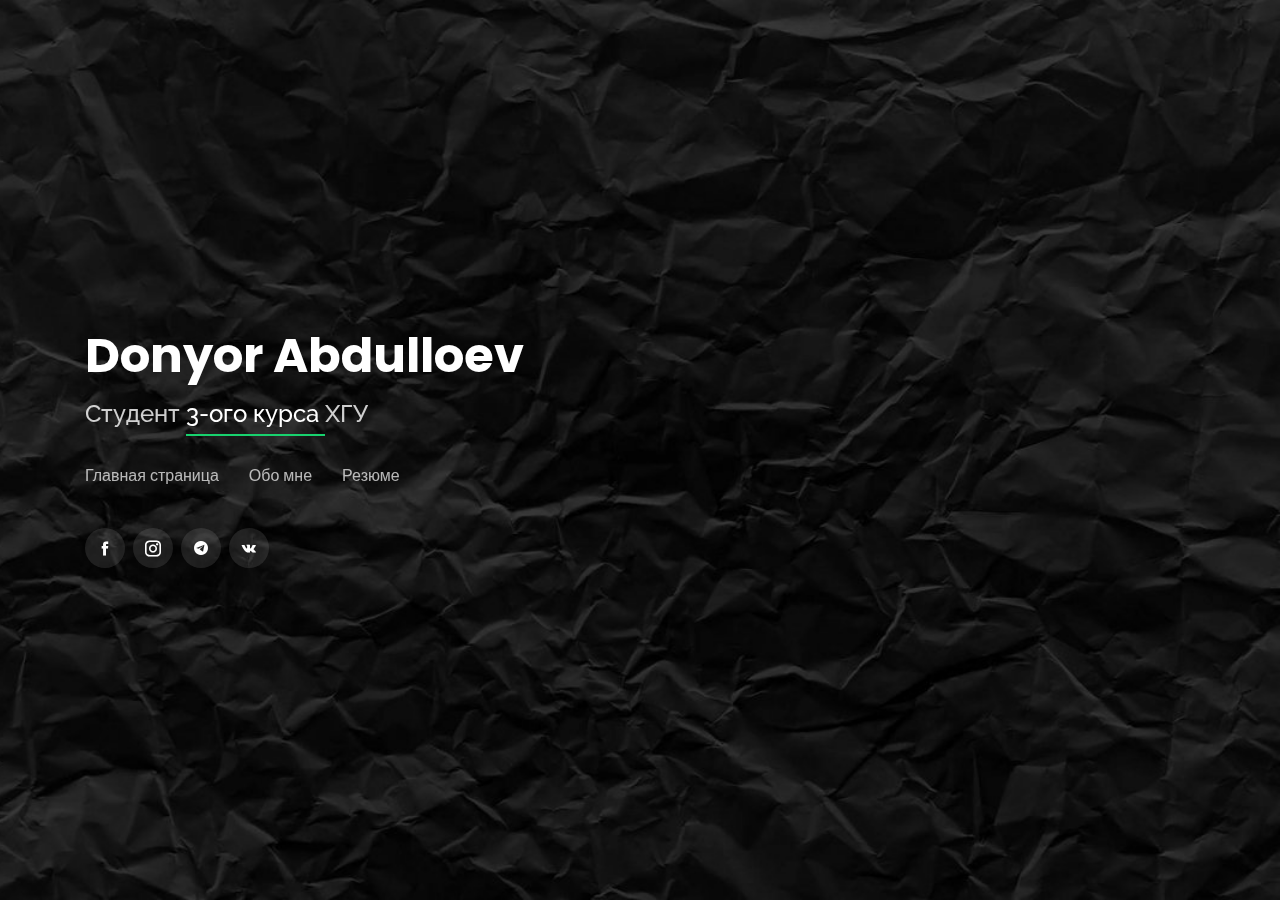
==== index.html @ 9580b543 "удалил ненужные списки" ====
<!DOCTYPE html>
<html lang="en">

<head>
  <meta charset="utf-8">
  <meta content="width=device-width, initial-scale=1.0" name="viewport">

  <title>Personal Bootstrap Template</title>
  <meta content="" name="description">
  <meta content="" name="keywords">

  <!-- Favicons -->
  <link href="assets/img/favicon.png" rel="icon">
  <link href="assets/img/apple-touch-icon.png" rel="apple-touch-icon">

  <!-- Google Fonts -->
  <link href="https://fonts.googleapis.com/css?family=Open+Sans:300,300i,400,400i,600,600i,700,700i|Raleway:300,300i,400,400i,500,500i,600,600i,700,700i|Poppins:300,300i,400,400i,500,500i,600,600i,700,700i" rel="stylesheet">

  <!-- Vendor CSS Files -->
  <link href="assets/vendor/bootstrap/css/bootstrap.min.css" rel="stylesheet">
  <link href="assets/vendor/icofont/icofont.min.css" rel="stylesheet">
  <link href="assets/vendor/remixicon/remixicon.css" rel="stylesheet">
  <link href="assets/vendor/owl.carousel/assets/owl.carousel.min.css" rel="stylesheet">
  <link href="assets/vendor/boxicons/css/boxicons.min.css" rel="stylesheet">
  <link href="assets/vendor/venobox/venobox.css" rel="stylesheet">

  <!-- Template Main CSS File -->
  <link href="assets/css/style.css" rel="stylesheet">

  <!-- =======================================================
  * Template Name: Personal - v2.5.1
  * Template URL: https://bootstrapmade.com/personal-free-resume-bootstrap-template/
  * Author: BootstrapMade.com
  * License: https://bootstrapmade.com/license/
  ======================================================== -->
</head>

<body>

  <!-- ======= Header ======= -->
  <header id="header" class="header-tops">
    <div class="container">

      <h1><a href="index.html">Donyor Abdulloev</a></h1>
      
      <h2>Студент <span>3-ого курса </span>ХГУ</h2>

      <nav class="nav-menu d-none d-lg-block">
        <ul>
          <li><a href="#header">Главная страница</a></li>
          <li><a href="#about">Обо мне</a></li>
          <li><a href="#resume">Резюме</a></li>
        </ul>
      </nav>

      <div class="social-links">

        <a href="https://www.facebook.com/campaign/landing.php?campaign_id=1641457803&extra_1=s%7Cc%7C314964514030%7Ce%7Cfacebook%7C&placement&creative=314964514030&keyword=facebook&partner_id=googlesem&extra_2=campaignid%3D1641457803%26adgroupid%3D60798283097%26matchtype%3De%26network%3Dg%26source%3Dnotmobile%26search_or_content%3Ds%26device%3Dc%26devicemodel%3D%26adposition%3D%26target%3D%26targetid%3Dkwd-541132862%26loc_physical_ms%3D9070270%26loc_interest_ms%3D%26feeditemid%3D%26param1%3D%26param2%3D&gclid=EAIaIQobChMI16PF0b728AIVjZKyCh1MRwdXEAAYASAAEgIf-_D_BwE" class="facebook"><i class="icofont-facebook"></i></a>
        <a href="https://www.instagram.com/donyor.abdulloev" class="instagram"><i class="icofont-instagram"></i></a>
        <a href="https://web.telegram.org/Donyor_Abdulloev#/im" class="google-plus"><i class="icofont-telegram"></i></a>
        <a href="https://web.telegram.org/Donyor_Abdulloev#/im" class="google-plus"><i class="icofont-vk"></i></i></a>
      </div>

    </div>
  </header><!-- End Header -->

  <!-- ======= About Section ======= -->
  <section id="about" class="about">

    <!-- ======= About Me ======= -->
    <div class="about-me container">

      <div class="section-title">
        <h2>Обо мне</h2>
      </div>

      <div class="row">
        <div class="col-lg-4" data-aos="fade-right">
          <img src="assets/img/me_1.png" class="img-fluid" alt="">
        </div>
        <div class="col-lg-8 pt-4 pt-lg-0 content" data-aos="fade-left">
          <h3>Стажёр  ЧДММ "Иноватсия Ояндасоз"</h3>
          <p class="font-italic">
            Коротко о обо мне
          </p>
          <div class="row">
            <div class="col-lg-6">
              <ul>
                <li><i class="icofont-rounded-right"></i> <strong>Родился:</strong> 27 декабрь 2000</li>
                <li><i class="icofont-rounded-right"></i> <strong>Телефон:</strong> +992 11 110 66 61</li>
                <li><i class="icofont-rounded-right"></i> <strong>Город:</strong> Канибадам, Таджикистан</li>
              </ul>
            </div>
            <div class="col-lg-6">
              <ul>
                <li><i class="icofont-rounded-right"></i> <strong>Возраст:</strong> 20</li>
                <li><i class="icofont-rounded-right"></i> <strong>Email:</strong> donyora53@gmail.com</li>
              </ul>
            </div>
          </div>
          <p>
            Я, Абдуллоев Донёр Дилшодович, родился 27 декабря 2000 года в городе Канибадаме в семье рабочих.Состав семье:
            <ul>
              
              <li>
                <i class="icofont-rounded-right"></i> 
                <strong>Дедушка</strong> - Рауфджон Абдуллоев Абуллоевич, 1950 года рождения, пенсионер .
              </li>
              

              <li>  
                <i class="icofont-rounded-right"></i> 
                <strong>Бабушка</strong> - Мастона Абдуллоева Солиджоновна, 1953 года рождения, пенсионер.
              </li>
              
              <li>
                <i class="icofont-rounded-right"></i> 
                <strong>Папа</strong> - Дилшод Абдуллоев Дилшодович, 1978 года рождения, плотник .
              </li>
              
              <li>
                <i class="icofont-rounded-right"></i> 
                <strong>Мама</strong> - Мубина Абдуллоева Илмоиловна, 1982 года рождения, работник ООО "Мева Канд".
              </li>

              <li>  
                <i class="icofont-rounded-right"></i> 
                <strong>Страшая сестра</strong> - Дилафруз Абдуллоева Дилшодович, 2004 года рождения, ученица 11-ого класса
              </li>

              <li>  
                <i class="icofont-rounded-right"></i> 
                <strong>Средная сестра</strong> - Дилноза Абдуллоева Дилшодович, 2008 года рождения, ученица 6-ого класса
              </li>

              <li>
                <i class="icofont-rounded-right"></i> 
                <strong>Младшая сестра</strong> - Мехрнигор Абдуллоева Дилшодович, 2013 года рождения, ученица 1-ого класса
              </li>

            </ul>
          </p>
        </div>
      </div>

    </div><!-- End About Me -->

    <!-- ======= Counts ======= -->
   
    <!-- ======= Interests ======= -->
    <div class="interests container">

      <div class="section-title">
        <h2>Интересы</h2>
      </div>

      <div class="row">
        <div class="col-lg-3 col-md-4">
          <div class="icon-box">
            <h3>Программирование</h3>
          </div>
        </div>
        <div class="col-lg-3 col-md-4 mt-4 mt-md-0">
          <div class="icon-box">
            <h3>Заниматься спортом</h3>
          </div>
        </div>
        <div class="col-lg-3 col-md-4 mt-4 mt-md-0">
          <div style="text-align: center"  class="icon-box">
            <h3>Читать книги</h3>
          </div>
        </div>
        <div class="col-lg-3 col-md-4 mt-4 mt-lg-0">
          <div class="icon-box">
            <h3>Ходит погулять</h3>
          </div>
        </div>
        <div class="col-lg-3 col-md-4 mt-4">
          <div class="icon-box">
            <h3>Музыка</h3>
          </div>
        </div>
        <div class="col-lg-3 col-md-4 mt-4">
          <div class="icon-box">
            <h3>Компьютерные игры</h3>
          </div>
        </div>
        <div class="col-lg-3 col-md-4 mt-4">
          <div class="icon-box">
            <h3>Теннис</h3>
          </div>
        </div>
        <div class="col-lg-3 col-md-4 mt-4">
          <div class="icon-box">
            <h3>Изучение программирование</h3>
          </div>
        </div>
        <div class="col-lg-3 col-md-4 mt-4">
          <div class="icon-box">
            <h3>Разработка сайтов</h3>
          </div>
        </div>
        <div class="col-lg-3 col-md-4 mt-4">
          <div class="icon-box">
            <h3>Решить логическую задачу</h3>
          </div>
        </div>
      </div>

    </div><!-- End Interests -->

    

  </section><!-- End About Section -->

  <!-- ======= Resume Section ======= -->
  <section id="resume" class="resume">
    <div class="container">

      <div class="section-title">
        <h2>Резюме</h2>
      </div>

      <div class="row">
        <div class="col-lg-6">
          <h3 class="resume-title">Сводка</h3>
          <div class="resume-item pb-0">
            <h4>Донёр Абдуллоев</h4>
            <p><em>Back-end - разработчик. Изучаю программирования болле 3 лет. Работал в качестве модератора болле 5 месяцев в интернет-магазине jumunona.com</em></p>
            <p>
            <ul>
              <li>Таджикистан, Канибадам</li>
              <li>(+992) 11 110 66 61</li>
              <li>donyora53@gmail.com</li>
            </ul>
            </p>
          </div>

          <h3 class="resume-title">Образование</h3>
          <div class="resume-item">
            <h4>Средняя школа</h4>
            <h5>2007 - 2016</h5>
            <p><em>Высшее образование</em></p>
            <p>В 2018 поступил в Худжандский государственный университет по имени Б.Гафуров. Данный момент учусь в 3-ем курсе на факультете ТТИ специальность безопасность компьютера</p>
          </div>
          <div class="resume-item">
            <h4>Знания языка</h4>
            <ul>
              <li>Таджидский</li>
              <li>Русский</li>
              <li>Английский</li>
            </ul>
          </div>
        </div>
        <div class="col-lg-6">
          <h3 class="resume-title">Навики</h3>
          <div class="resume-item">
            <h4>Ключевые навыки</h4>
            <ul>
              <li> Знания языки программирования
                <ul>
                  <li>Python</li>
                  <li>PHP</li>
                  <li>JavaScript</li>
                  <li>C++</li>
                  <li>VisualBasic</li>
                </ul>
              </li>
              <li>Опыт работы с фреймворками MVC
                <ul>
                  <li>Django</li>
                  <li>Codeigniter</li>
                  <li>Laravel</li>
                  <li>Lumen</li>
                </ul>
              </li>
              <li>Опыт работы с базами данных (MySQL, PostgreSQL) знание языка SQL.</li>
              <li>Опыт работы с технология Bootsrtap(css)</li>
              <li>Знание JavaScript, HTML+CSS</li>
              <li>Умение прочесть чужой код и документацию на английском языке.</li>
              <li>Владение ПК Word, Excel, PowerPoint, PhotoShop, MS Acces</li>
            </ul>
            </p>
          </div>
          <div class="resume-item">
            <h4>Личностные качества</h4>
            <p>
            <ul>
              <li>Трудолюбые</li>
              <li>Владение ПК Word, Excel, PowerPoint, PhotoShop</li>
              <li>Упорство</li>
              <li>Ответственность</li>
              <li>Усидчивость</li>
              <li>Коммуникабельность</li>
            </ul>
            </p>
          </div>
        </div>
      </div>

    </div>
  </section><!-- End Resume Section -->

 

  <!-- Vendor JS Files -->
  <script src="assets/vendor/jquery/jquery.min.js"></script>
  <script src="assets/vendor/bootstrap/js/bootstrap.bundle.min.js"></script>
  <script src="assets/vendor/jquery.easing/jquery.easing.min.js"></script>
  <script src="assets/vendor/php-email-form/validate.js"></script>
  <script src="assets/vendor/waypoints/jquery.waypoints.min.js"></script>
  <script src="assets/vendor/counterup/counterup.min.js"></script>
  <script src="assets/vendor/owl.carousel/owl.carousel.min.js"></script>
  <script src="assets/vendor/isotope-layout/isotope.pkgd.min.js"></script>
  <script src="assets/vendor/venobox/venobox.min.js"></script>

  <!-- Template Main JS File -->
  <script src="assets/js/main.js"></script>

</body>

</html>
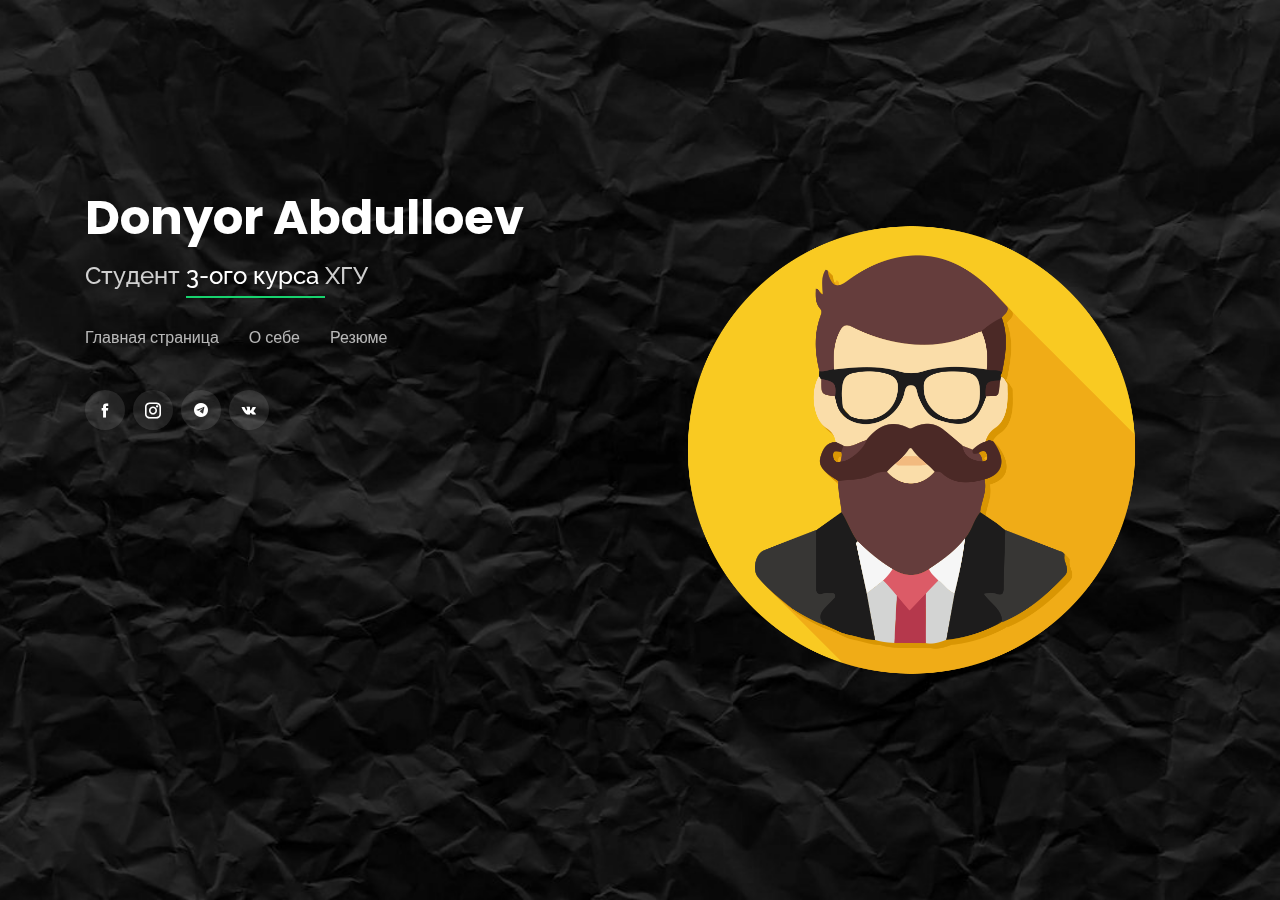
==== commit 8da3ce8a: "update header" ====
--- a/index.html
+++ b/index.html
@@ -40,26 +40,32 @@
   <!-- ======= Header ======= -->
   <header id="header" class="header-tops">
     <div class="container">
-
-      <h1><a href="index.html">Donyor Abdulloev</a></h1>
-      
-      <h2>Студент <span>3-ого курса </span>ХГУ</h2>
-
-      <nav class="nav-menu d-none d-lg-block">
-        <ul>
-          <li><a href="#header">Главная страница</a></li>
-          <li><a href="#about">Обо мне</a></li>
-          <li><a href="#resume">Резюме</a></li>
-        </ul>
-      </nav>
-
-      <div class="social-links">
-
-        <a href="https://www.facebook.com/campaign/landing.php?campaign_id=1641457803&extra_1=s%7Cc%7C314964514030%7Ce%7Cfacebook%7C&placement&creative=314964514030&keyword=facebook&partner_id=googlesem&extra_2=campaignid%3D1641457803%26adgroupid%3D60798283097%26matchtype%3De%26network%3Dg%26source%3Dnotmobile%26search_or_content%3Ds%26device%3Dc%26devicemodel%3D%26adposition%3D%26target%3D%26targetid%3Dkwd-541132862%26loc_physical_ms%3D9070270%26loc_interest_ms%3D%26feeditemid%3D%26param1%3D%26param2%3D&gclid=EAIaIQobChMI16PF0b728AIVjZKyCh1MRwdXEAAYASAAEgIf-_D_BwE" class="facebook"><i class="icofont-facebook"></i></a>
-        <a href="https://www.instagram.com/donyor.abdulloev" class="instagram"><i class="icofont-instagram"></i></a>
-        <a href="https://web.telegram.org/Donyor_Abdulloev#/im" class="google-plus"><i class="icofont-telegram"></i></a>
-        <a href="https://web.telegram.org/Donyor_Abdulloev#/im" class="google-plus"><i class="icofont-vk"></i></i></a>
-      </div>
+      <div class="row">
+        <div class="col-md-6">
+          <h1><a href="index.html">Donyor Abdulloev</a></h1>
+          
+          <h2>Студент <span>3-ого курса </span>ХГУ</h2>
+
+          <nav class="nav-menu d-none d-lg-block">
+            <ul>
+              <li><a href="#header">Главная страница</a></li>
+              <li><a href="#about">О себе</a></li>
+              <li><a href="#resume">Резюме</a></li>
+            </ul>
+          </nav>
+
+          <div class="social-links">
+
+            <a href="https://www.facebook.com/campaign/landing.php?campaign_id=1641457803&extra_1=s%7Cc%7C314964514030%7Ce%7Cfacebook%7C&placement&creative=314964514030&keyword=facebook&partner_id=googlesem&extra_2=campaignid%3D1641457803%26adgroupid%3D60798283097%26matchtype%3De%26network%3Dg%26source%3Dnotmobile%26search_or_content%3Ds%26device%3Dc%26devicemodel%3D%26adposition%3D%26target%3D%26targetid%3Dkwd-541132862%26loc_physical_ms%3D9070270%26loc_interest_ms%3D%26feeditemid%3D%26param1%3D%26param2%3D&gclid=EAIaIQobChMI16PF0b728AIVjZKyCh1MRwdXEAAYASAAEgIf-_D_BwE" class="facebook"><i class="icofont-facebook"></i></a>
+            <a href="https://www.instagram.com/donyor.abdulloev" class="instagram"><i class="icofont-instagram"></i></a>
+            <a href="https://t.me/Donyor_Abdulloev" class="google-plus"><i class="icofont-telegram"></i></a>
+            <a href="https://vk.com/id383744938" class="google-plus"><i class="icofont-vk"></i></i></a>
+          </div>
+        </div>
+        <div class="col-md-6">
+          <img src="assets/img/mainPage.png" alt="">
+        </div> 
+      </div>  
 
     </div>
   </header><!-- End Header -->
@@ -76,10 +82,10 @@
 
       <div class="row">
         <div class="col-lg-4" data-aos="fade-right">
-          <img src="assets/img/me_1.png" class="img-fluid" alt="">
+          <img src="assets/img/mainPage.png" class="img-fluid" alt="">
         </div>
         <div class="col-lg-8 pt-4 pt-lg-0 content" data-aos="fade-left">
-          <h3>Стажёр  ЧДММ "Иноватсия Ояндасоз"</h3>
+          <h3>Стажёр  "Иноватсия Ояндасоз"</h3>
           <p class="font-italic">
             Коротко о обо мне
           </p>
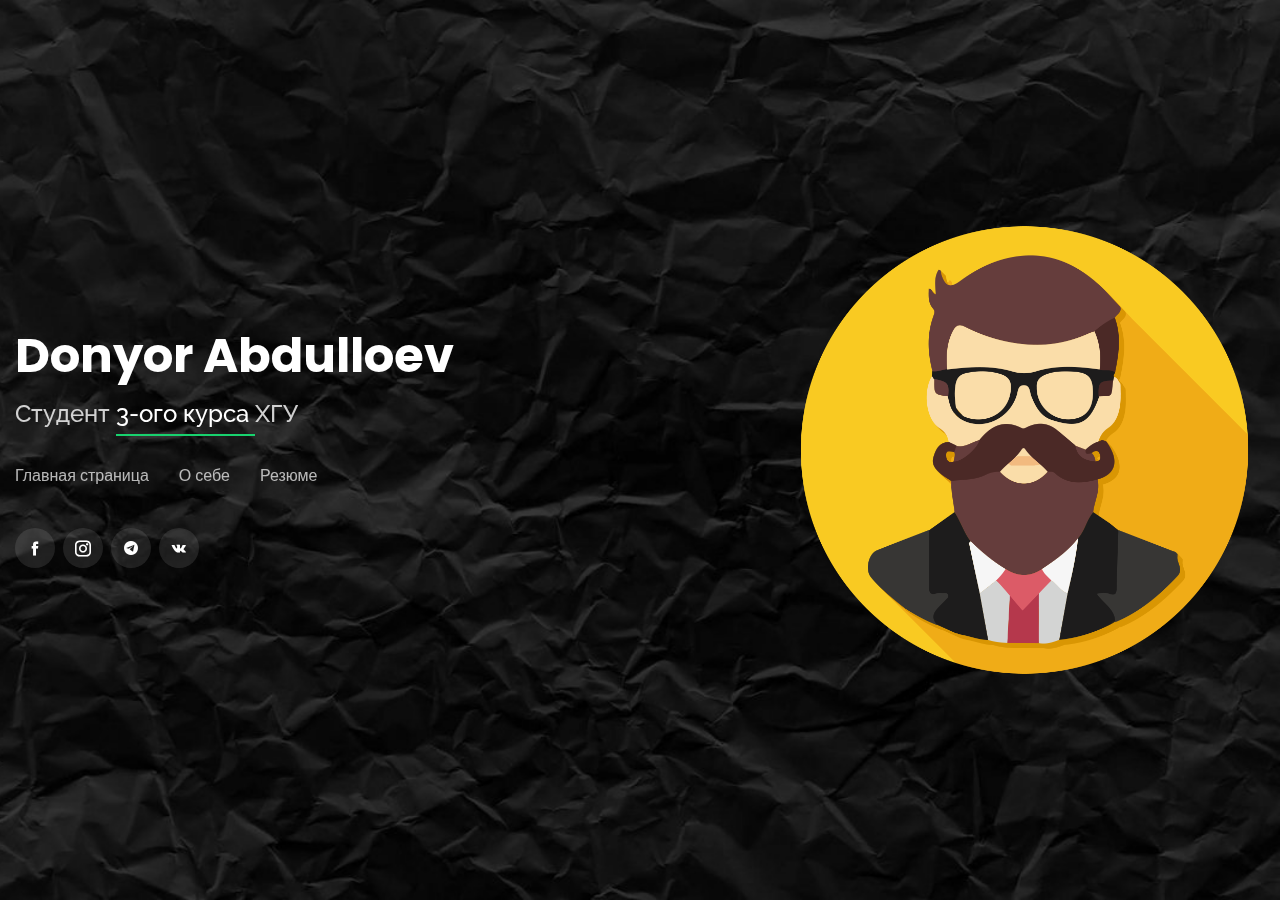
==== commit 8879de6b: "update header" ====
--- a/index.html
+++ b/index.html
@@ -40,8 +40,6 @@
   <!-- ======= Header ======= -->
   <header id="header" class="header-tops">
     <div class="container">
-      <div class="row">
-        <div class="col-md-6">
           <h1><a href="index.html">Donyor Abdulloev</a></h1>
           
           <h2>Студент <span>3-ого курса </span>ХГУ</h2>
@@ -62,10 +60,10 @@
             <a href="https://vk.com/id383744938" class="google-plus"><i class="icofont-vk"></i></i></a>
           </div>
         </div>
-        <div class="col-md-6">
+        
           <img src="assets/img/mainPage.png" alt="">
-        </div> 
-      </div>  
+         
+          
 
     </div>
   </header><!-- End Header -->
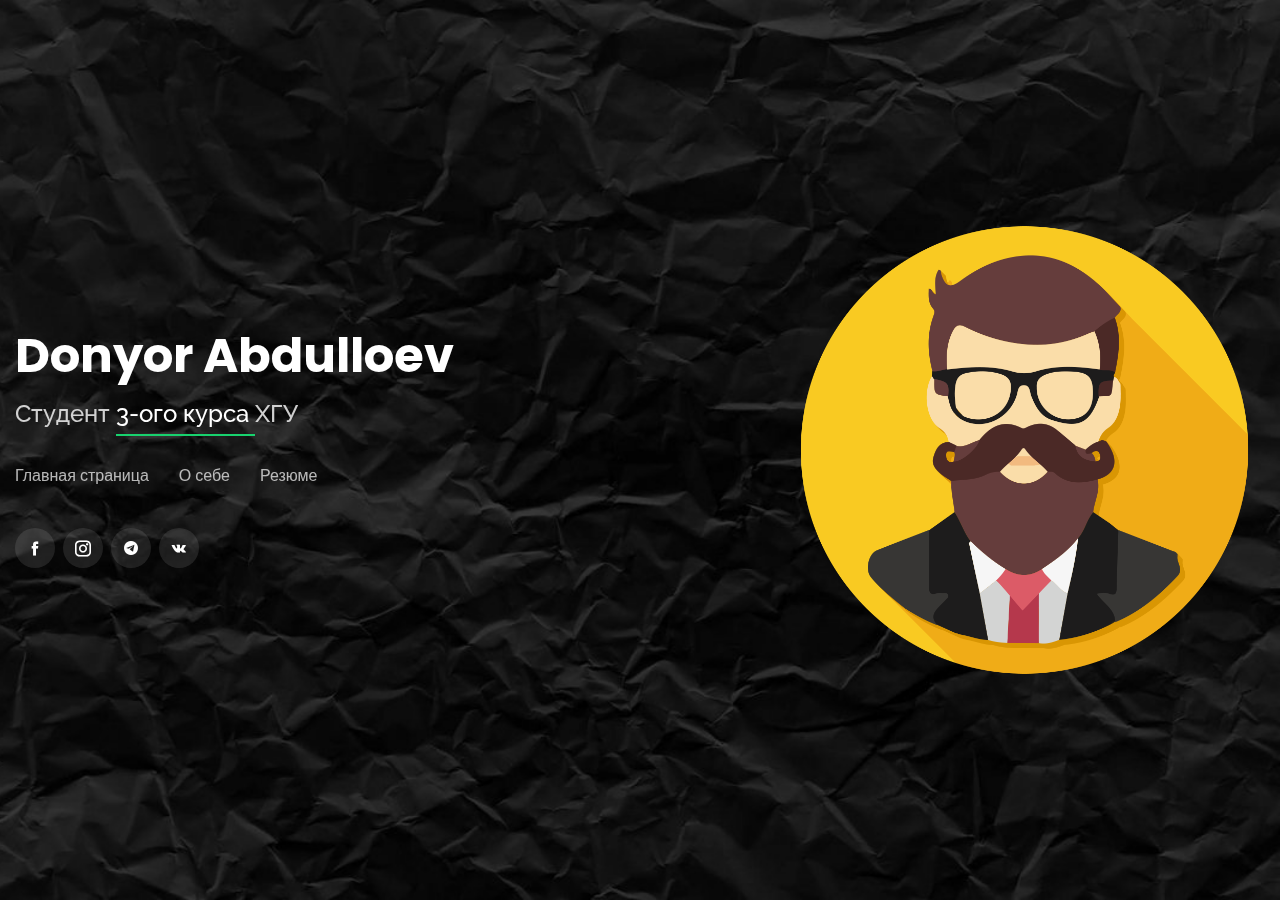
==== commit dc6ea326: "edit photo" ====
--- a/index.html
+++ b/index.html
@@ -80,10 +80,10 @@
 
       <div class="row">
         <div class="col-lg-4" data-aos="fade-right">
-          <img src="assets/img/mainPage.png" class="img-fluid" alt="">
+          <img src="assets/img/donyor.jpg" class="img-fluid" alt="">
         </div>
         <div class="col-lg-8 pt-4 pt-lg-0 content" data-aos="fade-left">
-          <h3>Стажёр  "Иноватсия Ояндасоз"</h3>
+          <h3>Работаю "Инновация будущего"</h3>
           <p class="font-italic">
             Коротко о обо мне
           </p>
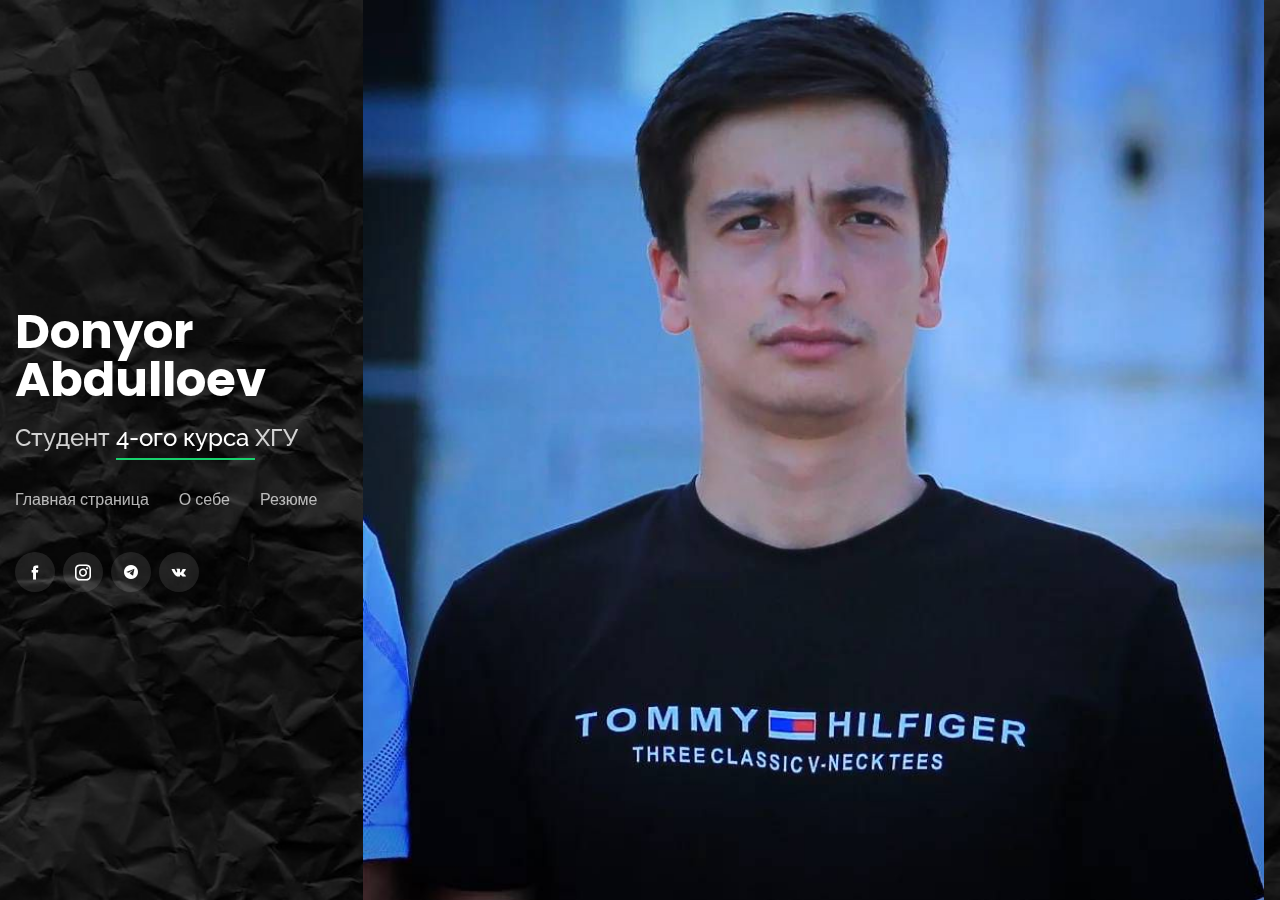
==== commit 80697518: "fix bug" ====
--- a/index.html
+++ b/index.html
@@ -5,7 +5,7 @@
   <meta charset="utf-8">
   <meta content="width=device-width, initial-scale=1.0" name="viewport">
 
-  <title>Personal Bootstrap Template</title>
+  <title>Резюме</title>
   <meta content="" name="description">
   <meta content="" name="keywords">
 
@@ -42,7 +42,7 @@
     <div class="container">
           <h1><a href="index.html">Donyor Abdulloev</a></h1>
           
-          <h2>Студент <span>3-ого курса </span>ХГУ</h2>
+          <h2>Студент <span>4-ого курса </span>ХГУ</h2>
 
           <nav class="nav-menu d-none d-lg-block">
             <ul>
@@ -61,7 +61,7 @@
           </div>
         </div>
         
-          <img src="assets/img/mainPage.png" alt="">
+          <img class="h-100 pr-3" src="assets/img/donyor.jpg" alt="">
          
           
 
@@ -83,7 +83,6 @@
           <img src="assets/img/donyor.jpg" class="img-fluid" alt="">
         </div>
         <div class="col-lg-8 pt-4 pt-lg-0 content" data-aos="fade-left">
-          <h3>Работаю "Инновация будущего"</h3>
           <p class="font-italic">
             Коротко о обо мне
           </p>
@@ -230,7 +229,11 @@
           <h3 class="resume-title">Сводка</h3>
           <div class="resume-item pb-0">
             <h4>Донёр Абдуллоев</h4>
-            <p><em>Back-end - разработчик. Изучаю программирования болле 3 лет. Работал в качестве модератора болле 5 месяцев в интернет-магазине jumunona.com</em></p>
+            <p>
+              <em>
+                Back-end - разработчик. Изучаю программирования болле 3 лет. Работал в качестве модератора болле 5 месяцев в интернет-магазине jumunona.com
+              </em>
+            </p>
             <p>
             <ul>
               <li>Таджикистан, Канибадам</li>
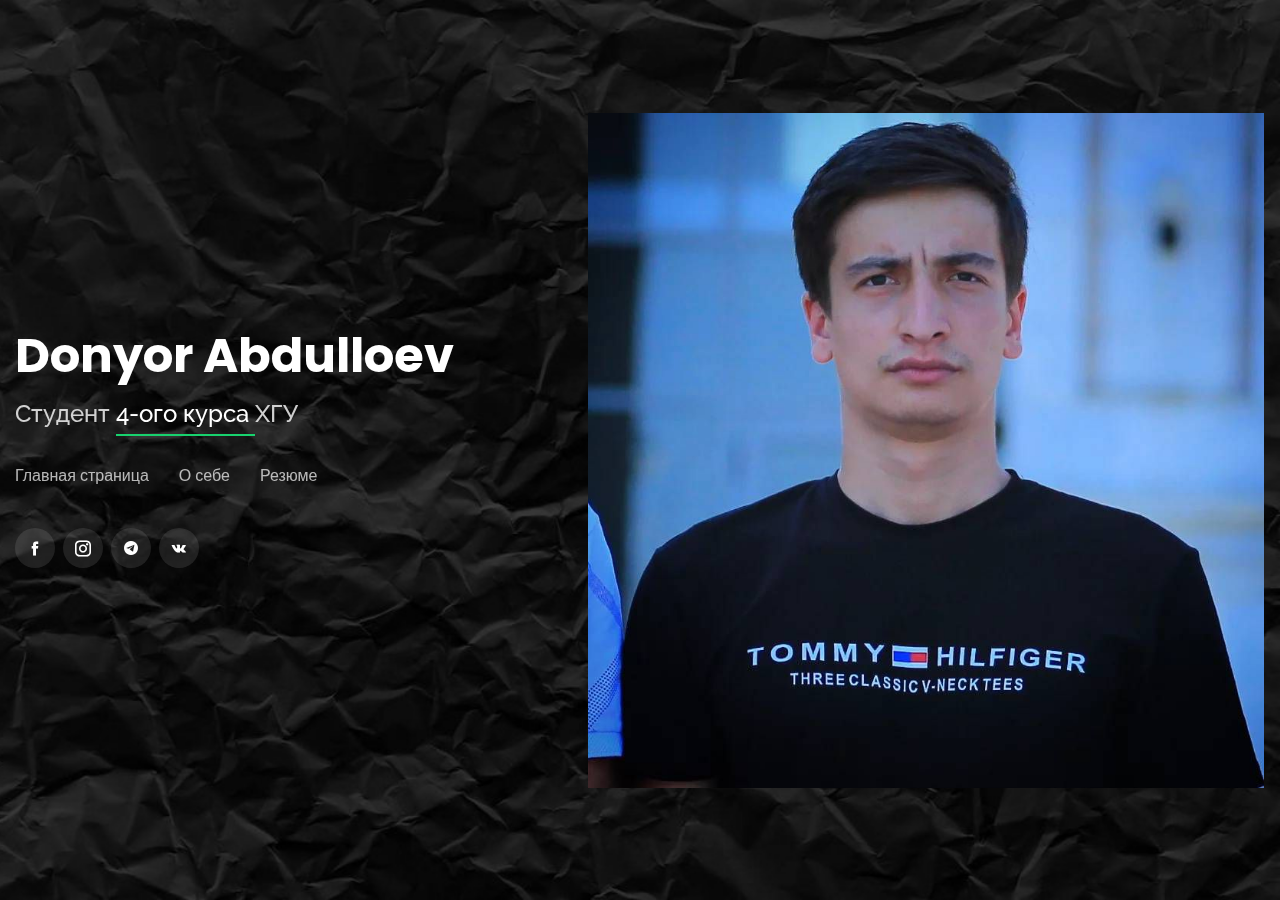
==== commit a1bcab84: "bug" ====
--- a/index.html
+++ b/index.html
@@ -61,7 +61,7 @@
           </div>
         </div>
         
-          <img class="h-100 pr-3" src="assets/img/donyor.jpg" alt="">
+          <img class="h-75 pr-3" src="assets/img/donyor.jpg" alt="">
          
           
 
@@ -107,17 +107,6 @@
               
               <li>
                 <i class="icofont-rounded-right"></i> 
-                <strong>Дедушка</strong> - Рауфджон Абдуллоев Абуллоевич, 1950 года рождения, пенсионер .
-              </li>
-              
-
-              <li>  
-                <i class="icofont-rounded-right"></i> 
-                <strong>Бабушка</strong> - Мастона Абдуллоева Солиджоновна, 1953 года рождения, пенсионер.
-              </li>
-              
-              <li>
-                <i class="icofont-rounded-right"></i> 
                 <strong>Папа</strong> - Дилшод Абдуллоев Дилшодович, 1978 года рождения, плотник .
               </li>
               
@@ -220,7 +209,7 @@
   <section id="resume" class="resume">
     <div class="container">
 
-      <div class="section-title">
+      <div>
         <h2>Резюме</h2>
       </div>
 
@@ -231,7 +220,9 @@
             <h4>Донёр Абдуллоев</h4>
             <p>
               <em>
-                Back-end - разработчик. Изучаю программирования болле 3 лет. Работал в качестве модератора болле 5 месяцев в интернет-магазине jumunona.com
+                Back-end - разработчик. Изучаю программирования болле 3 лет. 
+                Работал в качестве модератора болле 5 месяцев в интернет-магазине jumunona.com.
+                Данный момент работаю back-end разработчиком в компании ООО "Инновация будуещего"
               </em>
             </p>
             <p>
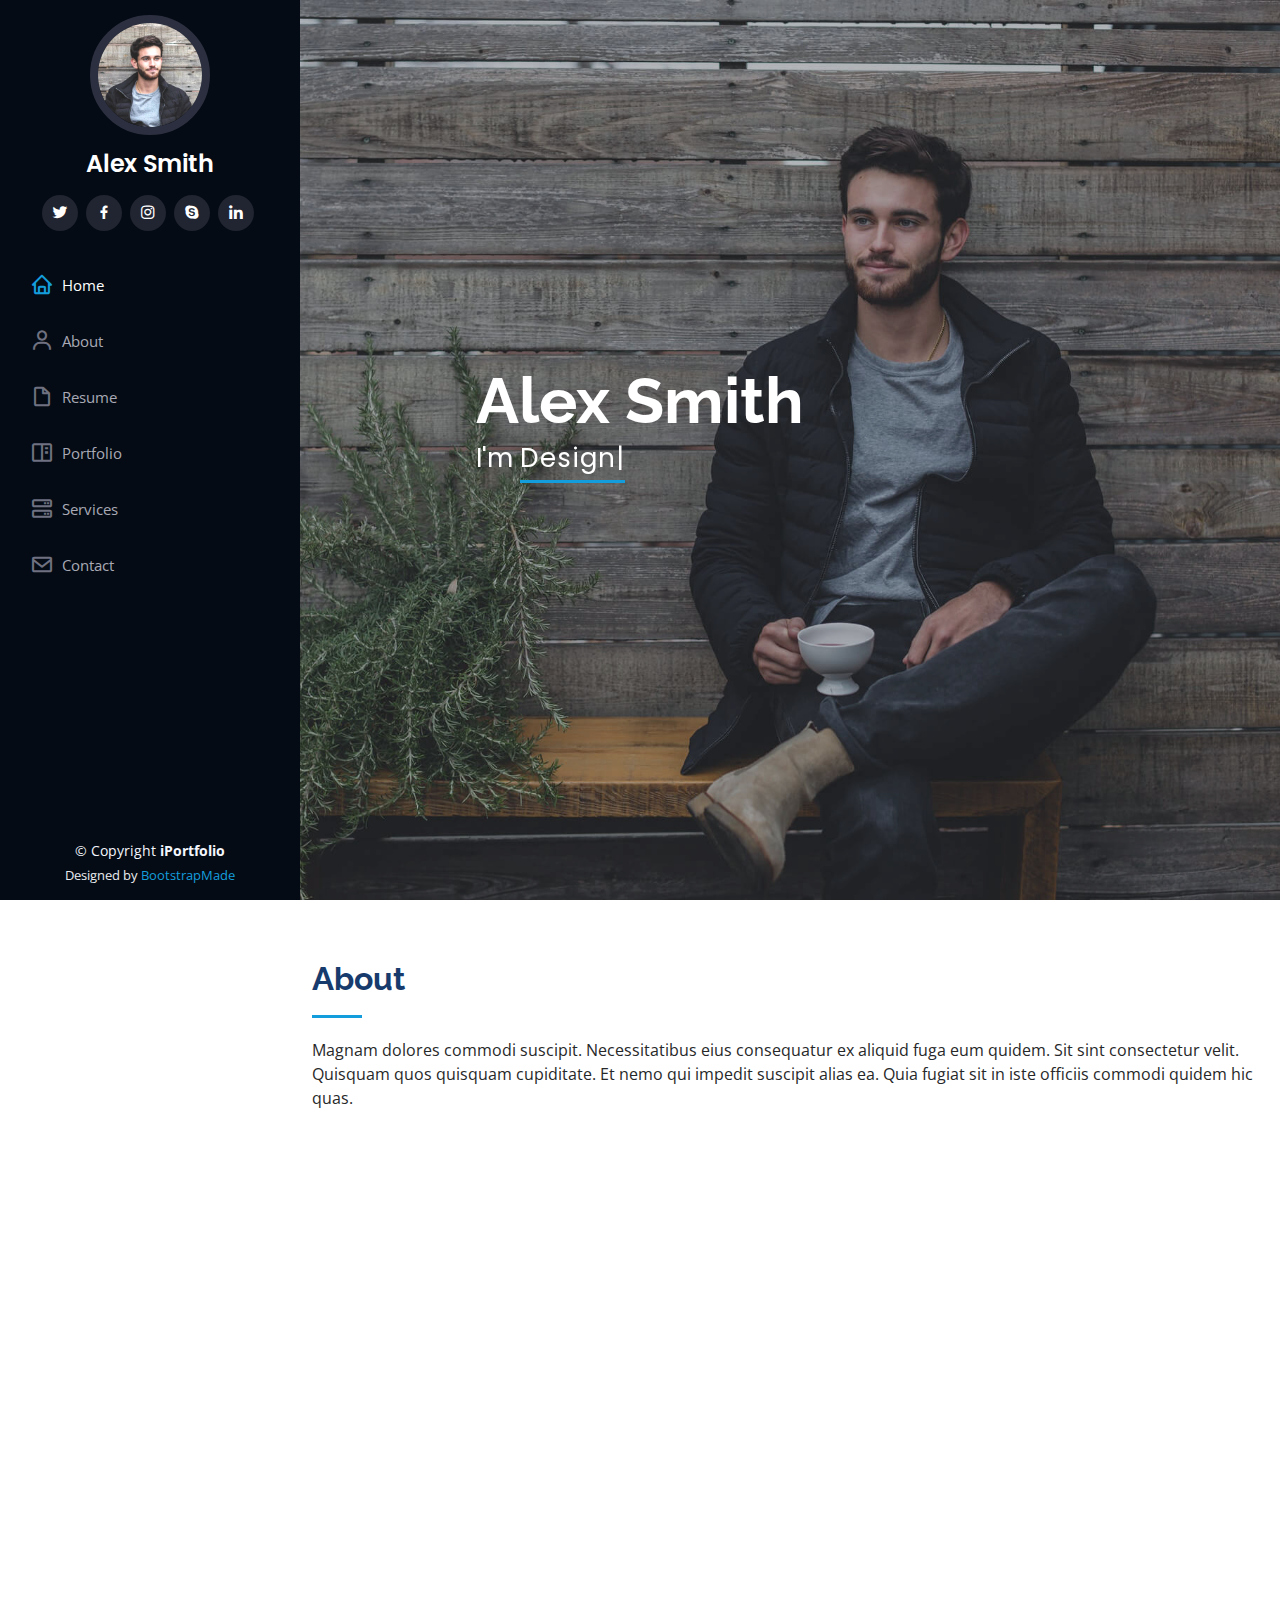
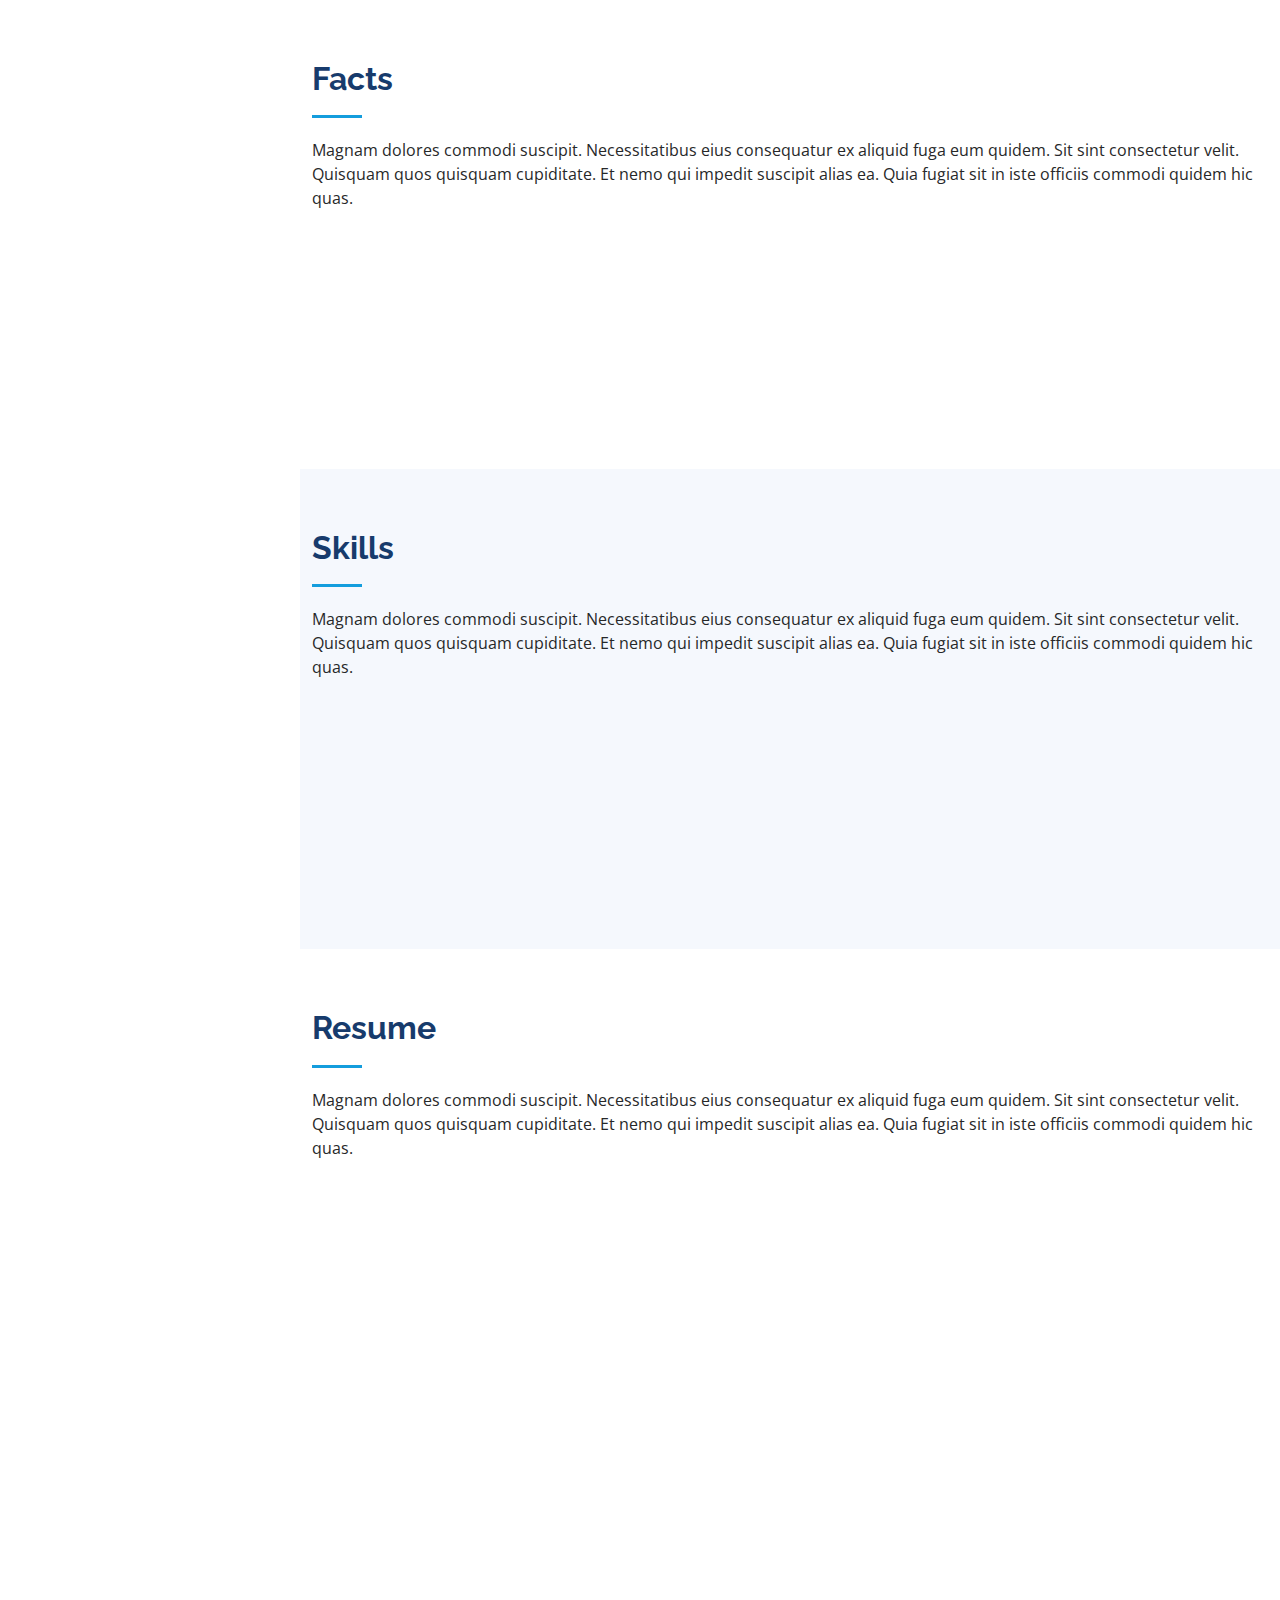
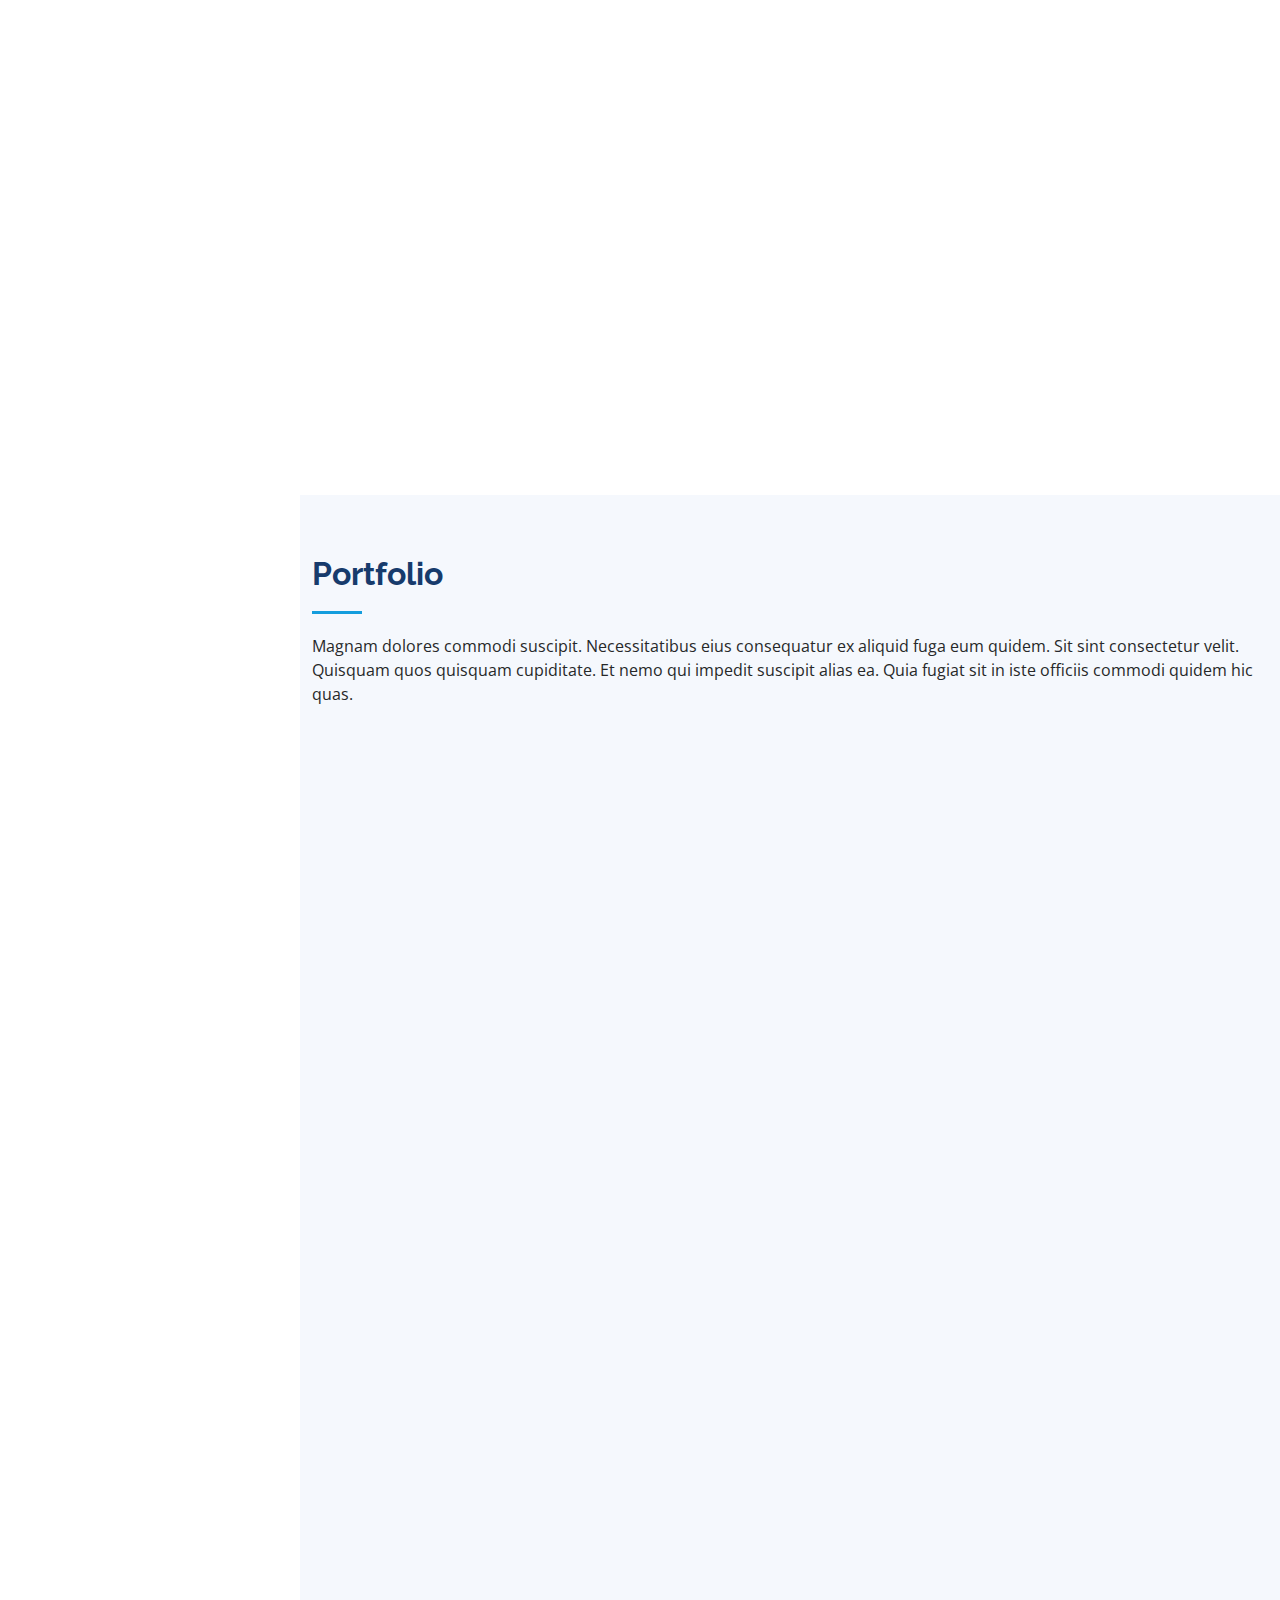
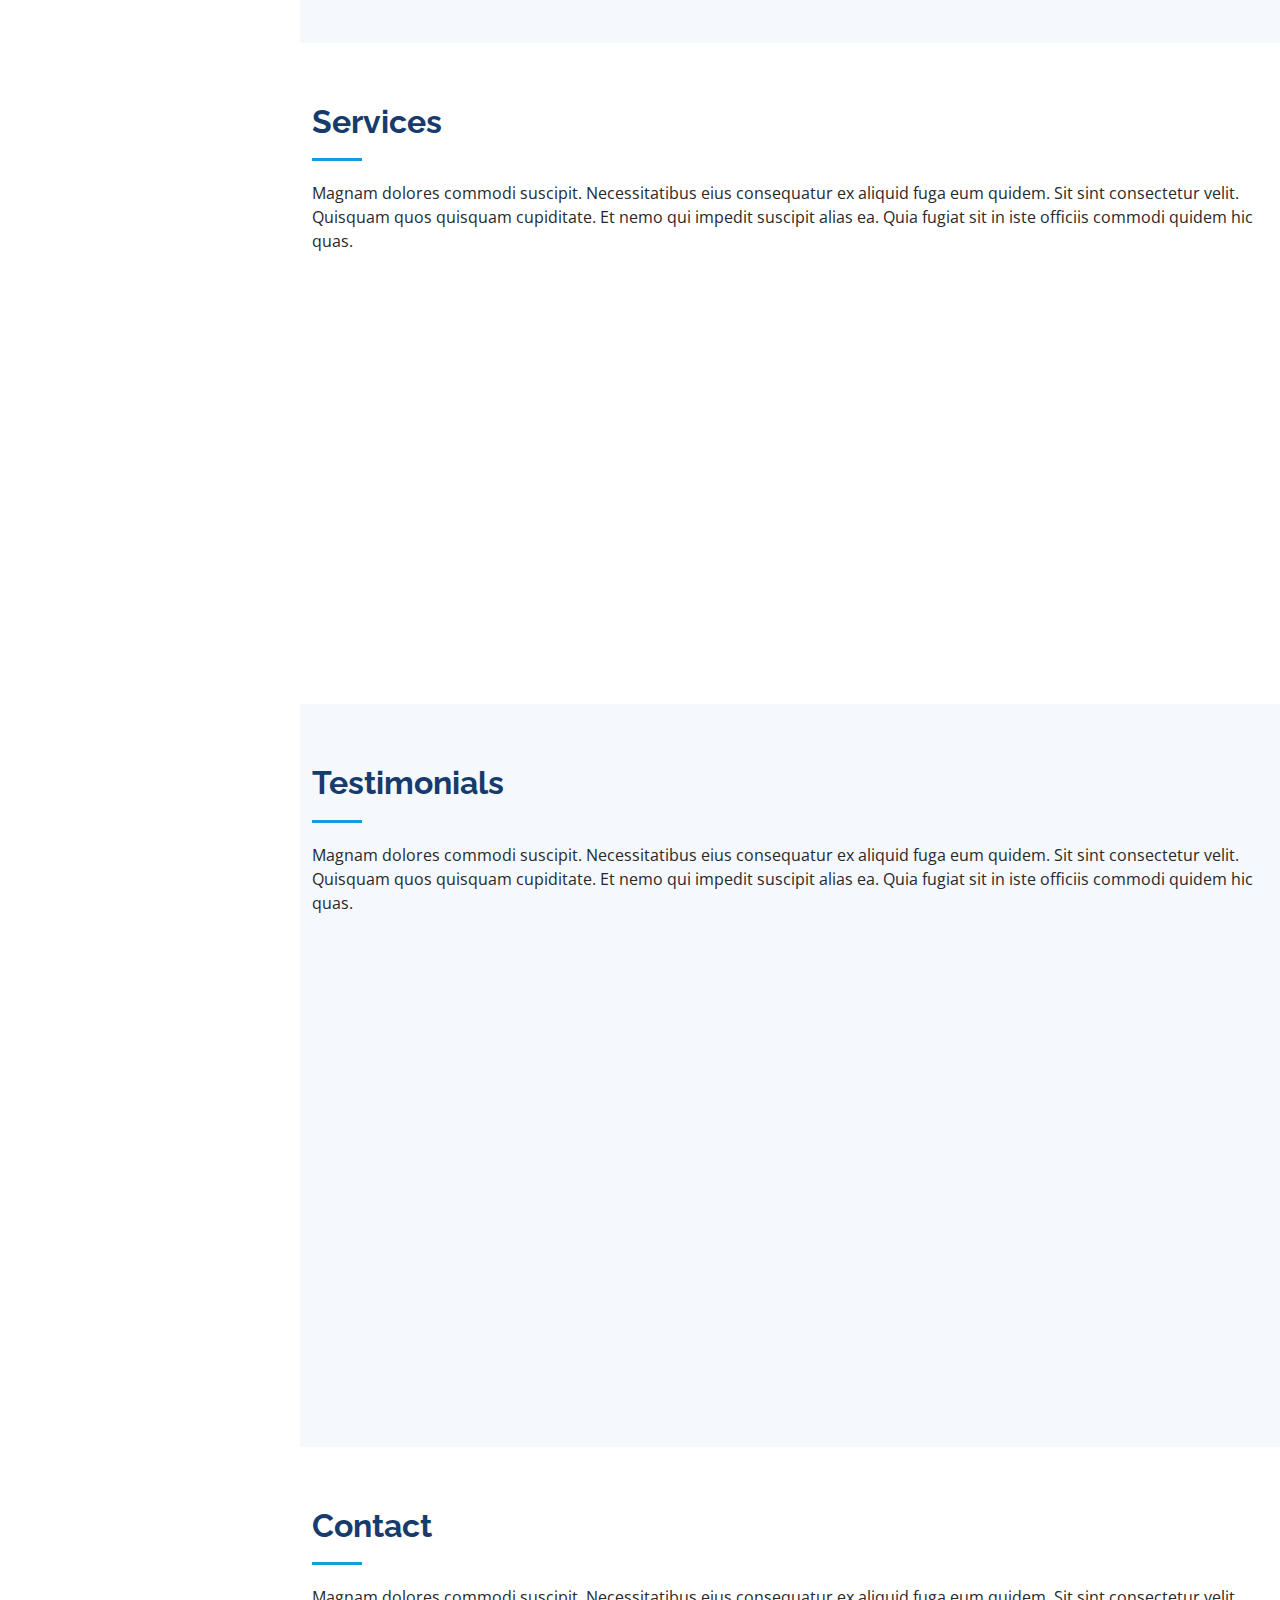
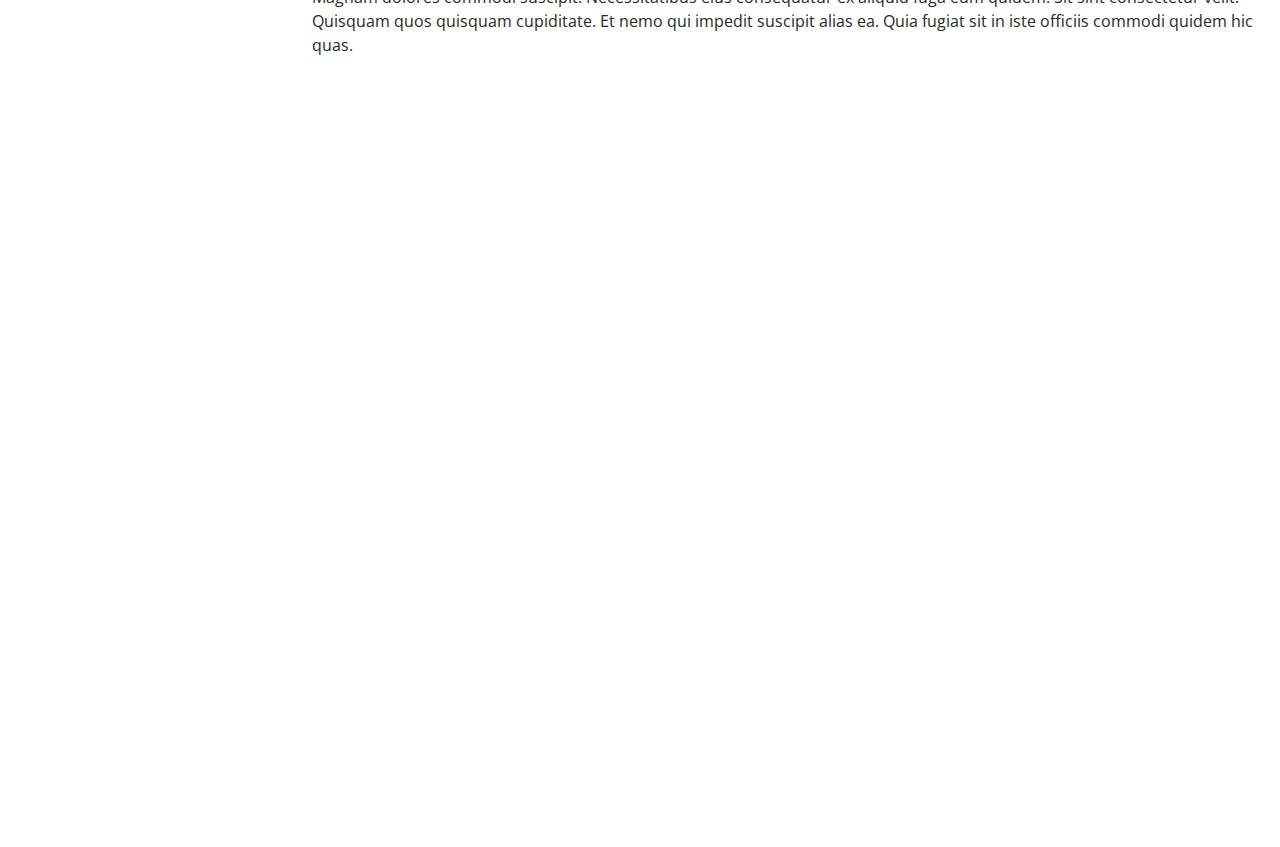
==== commit b9c22eeb: "new design" ====
--- a/index.html
+++ b/index.html
@@ -5,7 +5,7 @@
   <meta charset="utf-8">
   <meta content="width=device-width, initial-scale=1.0" name="viewport">
 
-  <title>Резюме</title>
+  <title>iPortfolio Bootstrap Template - Index</title>
   <meta content="" name="description">
   <meta content="" name="keywords">
 
@@ -17,19 +17,19 @@
   <link href="https://fonts.googleapis.com/css?family=Open+Sans:300,300i,400,400i,600,600i,700,700i|Raleway:300,300i,400,400i,500,500i,600,600i,700,700i|Poppins:300,300i,400,400i,500,500i,600,600i,700,700i" rel="stylesheet">
 
   <!-- Vendor CSS Files -->
+  <link href="assets/vendor/aos/aos.css" rel="stylesheet">
   <link href="assets/vendor/bootstrap/css/bootstrap.min.css" rel="stylesheet">
-  <link href="assets/vendor/icofont/icofont.min.css" rel="stylesheet">
-  <link href="assets/vendor/remixicon/remixicon.css" rel="stylesheet">
-  <link href="assets/vendor/owl.carousel/assets/owl.carousel.min.css" rel="stylesheet">
+  <link href="assets/vendor/bootstrap-icons/bootstrap-icons.css" rel="stylesheet">
   <link href="assets/vendor/boxicons/css/boxicons.min.css" rel="stylesheet">
-  <link href="assets/vendor/venobox/venobox.css" rel="stylesheet">
+  <link href="assets/vendor/glightbox/css/glightbox.min.css" rel="stylesheet">
+  <link href="assets/vendor/swiper/swiper-bundle.min.css" rel="stylesheet">
 
   <!-- Template Main CSS File -->
   <link href="assets/css/style.css" rel="stylesheet">
 
   <!-- =======================================================
-  * Template Name: Personal - v2.5.1
-  * Template URL: https://bootstrapmade.com/personal-free-resume-bootstrap-template/
+  * Template Name: iPortfolio - v3.7.0
+  * Template URL: https://bootstrapmade.com/iportfolio-bootstrap-portfolio-websites-template/
   * Author: BootstrapMade.com
   * License: https://bootstrapmade.com/license/
   ======================================================== -->
@@ -37,280 +37,621 @@
 
 <body>
 
+  <!-- ======= Mobile nav toggle button ======= -->
+  <i class="bi bi-list mobile-nav-toggle d-xl-none"></i>
+
   <!-- ======= Header ======= -->
-  <header id="header" class="header-tops">
-    <div class="container">
-          <h1><a href="index.html">Donyor Abdulloev</a></h1>
-          
-          <h2>Студент <span>4-ого курса </span>ХГУ</h2>
-
-          <nav class="nav-menu d-none d-lg-block">
-            <ul>
-              <li><a href="#header">Главная страница</a></li>
-              <li><a href="#about">О себе</a></li>
-              <li><a href="#resume">Резюме</a></li>
-            </ul>
-          </nav>
-
-          <div class="social-links">
-
-            <a href="https://www.facebook.com/campaign/landing.php?campaign_id=1641457803&extra_1=s%7Cc%7C314964514030%7Ce%7Cfacebook%7C&placement&creative=314964514030&keyword=facebook&partner_id=googlesem&extra_2=campaignid%3D1641457803%26adgroupid%3D60798283097%26matchtype%3De%26network%3Dg%26source%3Dnotmobile%26search_or_content%3Ds%26device%3Dc%26devicemodel%3D%26adposition%3D%26target%3D%26targetid%3Dkwd-541132862%26loc_physical_ms%3D9070270%26loc_interest_ms%3D%26feeditemid%3D%26param1%3D%26param2%3D&gclid=EAIaIQobChMI16PF0b728AIVjZKyCh1MRwdXEAAYASAAEgIf-_D_BwE" class="facebook"><i class="icofont-facebook"></i></a>
-            <a href="https://www.instagram.com/donyor.abdulloev" class="instagram"><i class="icofont-instagram"></i></a>
-            <a href="https://t.me/Donyor_Abdulloev" class="google-plus"><i class="icofont-telegram"></i></a>
-            <a href="https://vk.com/id383744938" class="google-plus"><i class="icofont-vk"></i></i></a>
-          </div>
-        </div>
-        
-          <img class="h-75 pr-3" src="assets/img/donyor.jpg" alt="">
-         
-          
-
+  <header id="header">
+    <div class="d-flex flex-column">
+
+      <div class="profile">
+        <img src="assets/img/profile-img.jpg" alt="" class="img-fluid rounded-circle">
+        <h1 class="text-light"><a href="index.html">Alex Smith</a></h1>
+        <div class="social-links mt-3 text-center">
+          <a href="#" class="twitter"><i class="bx bxl-twitter"></i></a>
+          <a href="#" class="facebook"><i class="bx bxl-facebook"></i></a>
+          <a href="#" class="instagram"><i class="bx bxl-instagram"></i></a>
+          <a href="#" class="google-plus"><i class="bx bxl-skype"></i></a>
+          <a href="#" class="linkedin"><i class="bx bxl-linkedin"></i></a>
+        </div>
+      </div>
+
+      <nav id="navbar" class="nav-menu navbar">
+        <ul>
+          <li><a href="#hero" class="nav-link scrollto active"><i class="bx bx-home"></i> <span>Home</span></a></li>
+          <li><a href="#about" class="nav-link scrollto"><i class="bx bx-user"></i> <span>About</span></a></li>
+          <li><a href="#resume" class="nav-link scrollto"><i class="bx bx-file-blank"></i> <span>Resume</span></a></li>
+          <li><a href="#portfolio" class="nav-link scrollto"><i class="bx bx-book-content"></i> <span>Portfolio</span></a></li>
+          <li><a href="#services" class="nav-link scrollto"><i class="bx bx-server"></i> <span>Services</span></a></li>
+          <li><a href="#contact" class="nav-link scrollto"><i class="bx bx-envelope"></i> <span>Contact</span></a></li>
+        </ul>
+      </nav><!-- .nav-menu -->
     </div>
   </header><!-- End Header -->
 
-  <!-- ======= About Section ======= -->
-  <section id="about" class="about">
-
-    <!-- ======= About Me ======= -->
-    <div class="about-me container">
-
-      <div class="section-title">
-        <h2>Обо мне</h2>
-      </div>
-
-      <div class="row">
-        <div class="col-lg-4" data-aos="fade-right">
-          <img src="assets/img/donyor.jpg" class="img-fluid" alt="">
-        </div>
-        <div class="col-lg-8 pt-4 pt-lg-0 content" data-aos="fade-left">
-          <p class="font-italic">
-            Коротко о обо мне
-          </p>
-          <div class="row">
-            <div class="col-lg-6">
+  <!-- ======= Hero Section ======= -->
+  <section id="hero" class="d-flex flex-column justify-content-center align-items-center">
+    <div class="hero-container" data-aos="fade-in">
+      <h1>Alex Smith</h1>
+      <p>I'm <span class="typed" data-typed-items="Designer, Developer, Freelancer, Photographer"></span></p>
+    </div>
+  </section><!-- End Hero -->
+
+  <main id="main">
+
+    <!-- ======= About Section ======= -->
+    <section id="about" class="about">
+      <div class="container">
+
+        <div class="section-title">
+          <h2>About</h2>
+          <p>Magnam dolores commodi suscipit. Necessitatibus eius consequatur ex aliquid fuga eum quidem. Sit sint consectetur velit. Quisquam quos quisquam cupiditate. Et nemo qui impedit suscipit alias ea. Quia fugiat sit in iste officiis commodi quidem hic quas.</p>
+        </div>
+
+        <div class="row">
+          <div class="col-lg-4" data-aos="fade-right">
+            <img src="assets/img/profile-img.jpg" class="img-fluid" alt="">
+          </div>
+          <div class="col-lg-8 pt-4 pt-lg-0 content" data-aos="fade-left">
+            <h3>UI/UX Designer &amp; Web Developer.</h3>
+            <p class="fst-italic">
+              Lorem ipsum dolor sit amet, consectetur adipiscing elit, sed do eiusmod tempor incididunt ut labore et dolore
+              magna aliqua.
+            </p>
+            <div class="row">
+              <div class="col-lg-6">
+                <ul>
+                  <li><i class="bi bi-chevron-right"></i> <strong>Birthday:</strong> <span>1 May 1995</span></li>
+                  <li><i class="bi bi-chevron-right"></i> <strong>Website:</strong> <span>www.example.com</span></li>
+                  <li><i class="bi bi-chevron-right"></i> <strong>Phone:</strong> <span>+123 456 7890</span></li>
+                  <li><i class="bi bi-chevron-right"></i> <strong>City:</strong> <span>New York, USA</span></li>
+                </ul>
+              </div>
+              <div class="col-lg-6">
+                <ul>
+                  <li><i class="bi bi-chevron-right"></i> <strong>Age:</strong> <span>30</span></li>
+                  <li><i class="bi bi-chevron-right"></i> <strong>Degree:</strong> <span>Master</span></li>
+                  <li><i class="bi bi-chevron-right"></i> <strong>PhEmailone:</strong> <span>email@example.com</span></li>
+                  <li><i class="bi bi-chevron-right"></i> <strong>Freelance:</strong> <span>Available</span></li>
+                </ul>
+              </div>
+            </div>
+            <p>
+              Officiis eligendi itaque labore et dolorum mollitia officiis optio vero. Quisquam sunt adipisci omnis et ut. Nulla accusantium dolor incidunt officia tempore. Et eius omnis.
+              Cupiditate ut dicta maxime officiis quidem quia. Sed et consectetur qui quia repellendus itaque neque. Aliquid amet quidem ut quaerat cupiditate. Ab et eum qui repellendus omnis culpa magni laudantium dolores.
+            </p>
+          </div>
+        </div>
+
+      </div>
+    </section><!-- End About Section -->
+
+    <!-- ======= Facts Section ======= -->
+    <section id="facts" class="facts">
+      <div class="container">
+
+        <div class="section-title">
+          <h2>Facts</h2>
+          <p>Magnam dolores commodi suscipit. Necessitatibus eius consequatur ex aliquid fuga eum quidem. Sit sint consectetur velit. Quisquam quos quisquam cupiditate. Et nemo qui impedit suscipit alias ea. Quia fugiat sit in iste officiis commodi quidem hic quas.</p>
+        </div>
+
+        <div class="row no-gutters">
+
+          <div class="col-lg-3 col-md-6 d-md-flex align-items-md-stretch" data-aos="fade-up">
+            <div class="count-box">
+              <i class="bi bi-emoji-smile"></i>
+              <span data-purecounter-start="0" data-purecounter-end="232" data-purecounter-duration="1" class="purecounter"></span>
+              <p><strong>Happy Clients</strong> consequuntur quae</p>
+            </div>
+          </div>
+
+          <div class="col-lg-3 col-md-6 d-md-flex align-items-md-stretch" data-aos="fade-up" data-aos-delay="100">
+            <div class="count-box">
+              <i class="bi bi-journal-richtext"></i>
+              <span data-purecounter-start="0" data-purecounter-end="521" data-purecounter-duration="1" class="purecounter"></span>
+              <p><strong>Projects</strong> adipisci atque cum quia aut</p>
+            </div>
+          </div>
+
+          <div class="col-lg-3 col-md-6 d-md-flex align-items-md-stretch" data-aos="fade-up" data-aos-delay="200">
+            <div class="count-box">
+              <i class="bi bi-headset"></i>
+              <span data-purecounter-start="0" data-purecounter-end="1453" data-purecounter-duration="1" class="purecounter"></span>
+              <p><strong>Hours Of Support</strong> aut commodi quaerat</p>
+            </div>
+          </div>
+
+          <div class="col-lg-3 col-md-6 d-md-flex align-items-md-stretch" data-aos="fade-up" data-aos-delay="300">
+            <div class="count-box">
+              <i class="bi bi-people"></i>
+              <span data-purecounter-start="0" data-purecounter-end="32" data-purecounter-duration="1" class="purecounter"></span>
+              <p><strong>Hard Workers</strong> rerum asperiores dolor</p>
+            </div>
+          </div>
+
+        </div>
+
+      </div>
+    </section><!-- End Facts Section -->
+
+    <!-- ======= Skills Section ======= -->
+    <section id="skills" class="skills section-bg">
+      <div class="container">
+
+        <div class="section-title">
+          <h2>Skills</h2>
+          <p>Magnam dolores commodi suscipit. Necessitatibus eius consequatur ex aliquid fuga eum quidem. Sit sint consectetur velit. Quisquam quos quisquam cupiditate. Et nemo qui impedit suscipit alias ea. Quia fugiat sit in iste officiis commodi quidem hic quas.</p>
+        </div>
+
+        <div class="row skills-content">
+
+          <div class="col-lg-6" data-aos="fade-up">
+
+            <div class="progress">
+              <span class="skill">HTML <i class="val">100%</i></span>
+              <div class="progress-bar-wrap">
+                <div class="progress-bar" role="progressbar" aria-valuenow="100" aria-valuemin="0" aria-valuemax="100"></div>
+              </div>
+            </div>
+
+            <div class="progress">
+              <span class="skill">CSS <i class="val">90%</i></span>
+              <div class="progress-bar-wrap">
+                <div class="progress-bar" role="progressbar" aria-valuenow="90" aria-valuemin="0" aria-valuemax="100"></div>
+              </div>
+            </div>
+
+            <div class="progress">
+              <span class="skill">JavaScript <i class="val">75%</i></span>
+              <div class="progress-bar-wrap">
+                <div class="progress-bar" role="progressbar" aria-valuenow="75" aria-valuemin="0" aria-valuemax="100"></div>
+              </div>
+            </div>
+
+          </div>
+
+          <div class="col-lg-6" data-aos="fade-up" data-aos-delay="100">
+
+            <div class="progress">
+              <span class="skill">PHP <i class="val">80%</i></span>
+              <div class="progress-bar-wrap">
+                <div class="progress-bar" role="progressbar" aria-valuenow="80" aria-valuemin="0" aria-valuemax="100"></div>
+              </div>
+            </div>
+
+            <div class="progress">
+              <span class="skill">WordPress/CMS <i class="val">90%</i></span>
+              <div class="progress-bar-wrap">
+                <div class="progress-bar" role="progressbar" aria-valuenow="90" aria-valuemin="0" aria-valuemax="100"></div>
+              </div>
+            </div>
+
+            <div class="progress">
+              <span class="skill">Photoshop <i class="val">55%</i></span>
+              <div class="progress-bar-wrap">
+                <div class="progress-bar" role="progressbar" aria-valuenow="55" aria-valuemin="0" aria-valuemax="100"></div>
+              </div>
+            </div>
+
+          </div>
+
+        </div>
+
+      </div>
+    </section><!-- End Skills Section -->
+
+    <!-- ======= Resume Section ======= -->
+    <section id="resume" class="resume">
+      <div class="container">
+
+        <div class="section-title">
+          <h2>Resume</h2>
+          <p>Magnam dolores commodi suscipit. Necessitatibus eius consequatur ex aliquid fuga eum quidem. Sit sint consectetur velit. Quisquam quos quisquam cupiditate. Et nemo qui impedit suscipit alias ea. Quia fugiat sit in iste officiis commodi quidem hic quas.</p>
+        </div>
+
+        <div class="row">
+          <div class="col-lg-6" data-aos="fade-up">
+            <h3 class="resume-title">Sumary</h3>
+            <div class="resume-item pb-0">
+              <h4>Alex Smith</h4>
+              <p><em>Innovative and deadline-driven Graphic Designer with 3+ years of experience designing and developing user-centered digital/print marketing material from initial concept to final, polished deliverable.</em></p>
               <ul>
-                <li><i class="icofont-rounded-right"></i> <strong>Родился:</strong> 27 декабрь 2000</li>
-                <li><i class="icofont-rounded-right"></i> <strong>Телефон:</strong> +992 11 110 66 61</li>
-                <li><i class="icofont-rounded-right"></i> <strong>Город:</strong> Канибадам, Таджикистан</li>
+                <li>Portland par 127,Orlando, FL</li>
+                <li>(123) 456-7891</li>
+                <li>alice.barkley@example.com</li>
               </ul>
             </div>
-            <div class="col-lg-6">
+
+            <h3 class="resume-title">Education</h3>
+            <div class="resume-item">
+              <h4>Master of Fine Arts &amp; Graphic Design</h4>
+              <h5>2015 - 2016</h5>
+              <p><em>Rochester Institute of Technology, Rochester, NY</em></p>
+              <p>Qui deserunt veniam. Et sed aliquam labore tempore sed quisquam iusto autem sit. Ea vero voluptatum qui ut dignissimos deleniti nerada porti sand markend</p>
+            </div>
+            <div class="resume-item">
+              <h4>Bachelor of Fine Arts &amp; Graphic Design</h4>
+              <h5>2010 - 2014</h5>
+              <p><em>Rochester Institute of Technology, Rochester, NY</em></p>
+              <p>Quia nobis sequi est occaecati aut. Repudiandae et iusto quae reiciendis et quis Eius vel ratione eius unde vitae rerum voluptates asperiores voluptatem Earum molestiae consequatur neque etlon sader mart dila</p>
+            </div>
+          </div>
+          <div class="col-lg-6" data-aos="fade-up" data-aos-delay="100">
+            <h3 class="resume-title">Professional Experience</h3>
+            <div class="resume-item">
+              <h4>Senior graphic design specialist</h4>
+              <h5>2019 - Present</h5>
+              <p><em>Experion, New York, NY </em></p>
               <ul>
-                <li><i class="icofont-rounded-right"></i> <strong>Возраст:</strong> 20</li>
-                <li><i class="icofont-rounded-right"></i> <strong>Email:</strong> donyora53@gmail.com</li>
+                <li>Lead in the design, development, and implementation of the graphic, layout, and production communication materials</li>
+                <li>Delegate tasks to the 7 members of the design team and provide counsel on all aspects of the project. </li>
+                <li>Supervise the assessment of all graphic materials in order to ensure quality and accuracy of the design</li>
+                <li>Oversee the efficient use of production project budgets ranging from $2,000 - $25,000</li>
               </ul>
             </div>
-          </div>
-          <p>
-            Я, Абдуллоев Донёр Дилшодович, родился 27 декабря 2000 года в городе Канибадаме в семье рабочих.Состав семье:
-            <ul>
-              
-              <li>
-                <i class="icofont-rounded-right"></i> 
-                <strong>Папа</strong> - Дилшод Абдуллоев Дилшодович, 1978 года рождения, плотник .
-              </li>
-              
-              <li>
-                <i class="icofont-rounded-right"></i> 
-                <strong>Мама</strong> - Мубина Абдуллоева Илмоиловна, 1982 года рождения, работник ООО "Мева Канд".
-              </li>
-
-              <li>  
-                <i class="icofont-rounded-right"></i> 
-                <strong>Страшая сестра</strong> - Дилафруз Абдуллоева Дилшодович, 2004 года рождения, ученица 11-ого класса
-              </li>
-
-              <li>  
-                <i class="icofont-rounded-right"></i> 
-                <strong>Средная сестра</strong> - Дилноза Абдуллоева Дилшодович, 2008 года рождения, ученица 6-ого класса
-              </li>
-
-              <li>
-                <i class="icofont-rounded-right"></i> 
-                <strong>Младшая сестра</strong> - Мехрнигор Абдуллоева Дилшодович, 2013 года рождения, ученица 1-ого класса
-              </li>
-
+            <div class="resume-item">
+              <h4>Graphic design specialist</h4>
+              <h5>2017 - 2018</h5>
+              <p><em>Stepping Stone Advertising, New York, NY</em></p>
+              <ul>
+                <li>Developed numerous marketing programs (logos, brochures,infographics, presentations, and advertisements).</li>
+                <li>Managed up to 5 projects or tasks at a given time while under pressure</li>
+                <li>Recommended and consulted with clients on the most appropriate graphic design</li>
+                <li>Created 4+ design presentations and proposals a month for clients and account managers</li>
+              </ul>
+            </div>
+          </div>
+        </div>
+
+      </div>
+    </section><!-- End Resume Section -->
+
+    <!-- ======= Portfolio Section ======= -->
+    <section id="portfolio" class="portfolio section-bg">
+      <div class="container">
+
+        <div class="section-title">
+          <h2>Portfolio</h2>
+          <p>Magnam dolores commodi suscipit. Necessitatibus eius consequatur ex aliquid fuga eum quidem. Sit sint consectetur velit. Quisquam quos quisquam cupiditate. Et nemo qui impedit suscipit alias ea. Quia fugiat sit in iste officiis commodi quidem hic quas.</p>
+        </div>
+
+        <div class="row" data-aos="fade-up">
+          <div class="col-lg-12 d-flex justify-content-center">
+            <ul id="portfolio-flters">
+              <li data-filter="*" class="filter-active">All</li>
+              <li data-filter=".filter-app">App</li>
+              <li data-filter=".filter-card">Card</li>
+              <li data-filter=".filter-web">Web</li>
             </ul>
-          </p>
-        </div>
-      </div>
-
-    </div><!-- End About Me -->
-
-    <!-- ======= Counts ======= -->
-   
-    <!-- ======= Interests ======= -->
-    <div class="interests container">
-
-      <div class="section-title">
-        <h2>Интересы</h2>
-      </div>
-
-      <div class="row">
-        <div class="col-lg-3 col-md-4">
-          <div class="icon-box">
-            <h3>Программирование</h3>
-          </div>
-        </div>
-        <div class="col-lg-3 col-md-4 mt-4 mt-md-0">
-          <div class="icon-box">
-            <h3>Заниматься спортом</h3>
-          </div>
-        </div>
-        <div class="col-lg-3 col-md-4 mt-4 mt-md-0">
-          <div style="text-align: center"  class="icon-box">
-            <h3>Читать книги</h3>
-          </div>
-        </div>
-        <div class="col-lg-3 col-md-4 mt-4 mt-lg-0">
-          <div class="icon-box">
-            <h3>Ходит погулять</h3>
-          </div>
-        </div>
-        <div class="col-lg-3 col-md-4 mt-4">
-          <div class="icon-box">
-            <h3>Музыка</h3>
-          </div>
-        </div>
-        <div class="col-lg-3 col-md-4 mt-4">
-          <div class="icon-box">
-            <h3>Компьютерные игры</h3>
-          </div>
-        </div>
-        <div class="col-lg-3 col-md-4 mt-4">
-          <div class="icon-box">
-            <h3>Теннис</h3>
-          </div>
-        </div>
-        <div class="col-lg-3 col-md-4 mt-4">
-          <div class="icon-box">
-            <h3>Изучение программирование</h3>
-          </div>
-        </div>
-        <div class="col-lg-3 col-md-4 mt-4">
-          <div class="icon-box">
-            <h3>Разработка сайтов</h3>
-          </div>
-        </div>
-        <div class="col-lg-3 col-md-4 mt-4">
-          <div class="icon-box">
-            <h3>Решить логическую задачу</h3>
-          </div>
-        </div>
-      </div>
-
-    </div><!-- End Interests -->
-
-    
-
-  </section><!-- End About Section -->
-
-  <!-- ======= Resume Section ======= -->
-  <section id="resume" class="resume">
+          </div>
+        </div>
+
+        <div class="row portfolio-container" data-aos="fade-up" data-aos-delay="100">
+
+          <div class="col-lg-4 col-md-6 portfolio-item filter-app">
+            <div class="portfolio-wrap">
+              <img src="assets/img/portfolio/portfolio-1.jpg" class="img-fluid" alt="">
+              <div class="portfolio-links">
+                <a href="assets/img/portfolio/portfolio-1.jpg" data-gallery="portfolioGallery" class="portfolio-lightbox" title="App 1"><i class="bx bx-plus"></i></a>
+                <a href="portfolio-details.html" title="More Details"><i class="bx bx-link"></i></a>
+              </div>
+            </div>
+          </div>
+
+          <div class="col-lg-4 col-md-6 portfolio-item filter-web">
+            <div class="portfolio-wrap">
+              <img src="assets/img/portfolio/portfolio-2.jpg" class="img-fluid" alt="">
+              <div class="portfolio-links">
+                <a href="assets/img/portfolio/portfolio-2.jpg" data-gallery="portfolioGallery" class="portfolio-lightbox" title="Web 3"><i class="bx bx-plus"></i></a>
+                <a href="portfolio-details.html" title="More Details"><i class="bx bx-link"></i></a>
+              </div>
+            </div>
+          </div>
+
+          <div class="col-lg-4 col-md-6 portfolio-item filter-app">
+            <div class="portfolio-wrap">
+              <img src="assets/img/portfolio/portfolio-3.jpg" class="img-fluid" alt="">
+              <div class="portfolio-links">
+                <a href="assets/img/portfolio/portfolio-3.jpg" data-gallery="portfolioGallery" class="portfolio-lightbox" title="App 2"><i class="bx bx-plus"></i></a>
+                <a href="portfolio-details.html" title="More Details"><i class="bx bx-link"></i></a>
+              </div>
+            </div>
+          </div>
+
+          <div class="col-lg-4 col-md-6 portfolio-item filter-card">
+            <div class="portfolio-wrap">
+              <img src="assets/img/portfolio/portfolio-4.jpg" class="img-fluid" alt="">
+              <div class="portfolio-links">
+                <a href="assets/img/portfolio/portfolio-4.jpg" data-gallery="portfolioGallery" class="portfolio-lightbox" title="Card 2"><i class="bx bx-plus"></i></a>
+                <a href="portfolio-details.html" title="More Details"><i class="bx bx-link"></i></a>
+              </div>
+            </div>
+          </div>
+
+          <div class="col-lg-4 col-md-6 portfolio-item filter-web">
+            <div class="portfolio-wrap">
+              <img src="assets/img/portfolio/portfolio-5.jpg" class="img-fluid" alt="">
+              <div class="portfolio-links">
+                <a href="assets/img/portfolio/portfolio-5.jpg" data-gallery="portfolioGallery" class="portfolio-lightbox" title="Web 2"><i class="bx bx-plus"></i></a>
+                <a href="portfolio-details.html" title="More Details"><i class="bx bx-link"></i></a>
+              </div>
+            </div>
+          </div>
+
+          <div class="col-lg-4 col-md-6 portfolio-item filter-app">
+            <div class="portfolio-wrap">
+              <img src="assets/img/portfolio/portfolio-6.jpg" class="img-fluid" alt="">
+              <div class="portfolio-links">
+                <a href="assets/img/portfolio/portfolio-6.jpg" data-gallery="portfolioGallery" class="portfolio-lightbox" title="App 3"><i class="bx bx-plus"></i></a>
+                <a href="portfolio-details.html" title="More Details"><i class="bx bx-link"></i></a>
+              </div>
+            </div>
+          </div>
+
+          <div class="col-lg-4 col-md-6 portfolio-item filter-card">
+            <div class="portfolio-wrap">
+              <img src="assets/img/portfolio/portfolio-7.jpg" class="img-fluid" alt="">
+              <div class="portfolio-links">
+                <a href="assets/img/portfolio/portfolio-7.jpg" data-gallery="portfolioGallery" class="portfolio-lightbox" title="Card 1"><i class="bx bx-plus"></i></a>
+                <a href="portfolio-details.html" title="More Details"><i class="bx bx-link"></i></a>
+              </div>
+            </div>
+          </div>
+
+          <div class="col-lg-4 col-md-6 portfolio-item filter-card">
+            <div class="portfolio-wrap">
+              <img src="assets/img/portfolio/portfolio-8.jpg" class="img-fluid" alt="">
+              <div class="portfolio-links">
+                <a href="assets/img/portfolio/portfolio-8.jpg" data-gallery="portfolioGallery" class="portfolio-lightbox" title="Card 3"><i class="bx bx-plus"></i></a>
+                <a href="portfolio-details.html" title="More Details"><i class="bx bx-link"></i></a>
+              </div>
+            </div>
+          </div>
+
+          <div class="col-lg-4 col-md-6 portfolio-item filter-web">
+            <div class="portfolio-wrap">
+              <img src="assets/img/portfolio/portfolio-9.jpg" class="img-fluid" alt="">
+              <div class="portfolio-links">
+                <a href="assets/img/portfolio/portfolio-9.jpg" data-gallery="portfolioGallery" class="portfolio-lightbox" title="Web 3"><i class="bx bx-plus"></i></a>
+                <a href="portfolio-details.html" title="More Details"><i class="bx bx-link"></i></a>
+              </div>
+            </div>
+          </div>
+
+        </div>
+
+      </div>
+    </section><!-- End Portfolio Section -->
+
+    <!-- ======= Services Section ======= -->
+    <section id="services" class="services">
+      <div class="container">
+
+        <div class="section-title">
+          <h2>Services</h2>
+          <p>Magnam dolores commodi suscipit. Necessitatibus eius consequatur ex aliquid fuga eum quidem. Sit sint consectetur velit. Quisquam quos quisquam cupiditate. Et nemo qui impedit suscipit alias ea. Quia fugiat sit in iste officiis commodi quidem hic quas.</p>
+        </div>
+
+        <div class="row">
+          <div class="col-lg-4 col-md-6 icon-box" data-aos="fade-up">
+            <div class="icon"><i class="bi bi-briefcase"></i></div>
+            <h4 class="title"><a href="">Lorem Ipsum</a></h4>
+            <p class="description">Voluptatum deleniti atque corrupti quos dolores et quas molestias excepturi sint occaecati cupiditate non provident</p>
+          </div>
+          <div class="col-lg-4 col-md-6 icon-box" data-aos="fade-up" data-aos-delay="100">
+            <div class="icon"><i class="bi bi-card-checklist"></i></div>
+            <h4 class="title"><a href="">Dolor Sitema</a></h4>
+            <p class="description">Minim veniam, quis nostrud exercitation ullamco laboris nisi ut aliquip ex ea commodo consequat tarad limino ata</p>
+          </div>
+          <div class="col-lg-4 col-md-6 icon-box" data-aos="fade-up" data-aos-delay="200">
+            <div class="icon"><i class="bi bi-bar-chart"></i></div>
+            <h4 class="title"><a href="">Sed ut perspiciatis</a></h4>
+            <p class="description">Duis aute irure dolor in reprehenderit in voluptate velit esse cillum dolore eu fugiat nulla pariatur</p>
+          </div>
+          <div class="col-lg-4 col-md-6 icon-box" data-aos="fade-up" data-aos-delay="300">
+            <div class="icon"><i class="bi bi-binoculars"></i></div>
+            <h4 class="title"><a href="">Magni Dolores</a></h4>
+            <p class="description">Excepteur sint occaecat cupidatat non proident, sunt in culpa qui officia deserunt mollit anim id est laborum</p>
+          </div>
+          <div class="col-lg-4 col-md-6 icon-box" data-aos="fade-up" data-aos-delay="400">
+            <div class="icon"><i class="bi bi-brightness-high"></i></div>
+            <h4 class="title"><a href="">Nemo Enim</a></h4>
+            <p class="description">At vero eos et accusamus et iusto odio dignissimos ducimus qui blanditiis praesentium voluptatum deleniti atque</p>
+          </div>
+          <div class="col-lg-4 col-md-6 icon-box" data-aos="fade-up" data-aos-delay="500">
+            <div class="icon"><i class="bi bi-calendar4-week"></i></div>
+            <h4 class="title"><a href="">Eiusmod Tempor</a></h4>
+            <p class="description">Et harum quidem rerum facilis est et expedita distinctio. Nam libero tempore, cum soluta nobis est eligendi</p>
+          </div>
+        </div>
+
+      </div>
+    </section><!-- End Services Section -->
+
+    <!-- ======= Testimonials Section ======= -->
+    <section id="testimonials" class="testimonials section-bg">
+      <div class="container">
+
+        <div class="section-title">
+          <h2>Testimonials</h2>
+          <p>Magnam dolores commodi suscipit. Necessitatibus eius consequatur ex aliquid fuga eum quidem. Sit sint consectetur velit. Quisquam quos quisquam cupiditate. Et nemo qui impedit suscipit alias ea. Quia fugiat sit in iste officiis commodi quidem hic quas.</p>
+        </div>
+
+        <div class="testimonials-slider swiper" data-aos="fade-up" data-aos-delay="100">
+          <div class="swiper-wrapper">
+
+            <div class="swiper-slide">
+              <div class="testimonial-item" data-aos="fade-up">
+                <p>
+                  <i class="bx bxs-quote-alt-left quote-icon-left"></i>
+                  Proin iaculis purus consequat sem cure digni ssim donec porttitora entum suscipit rhoncus. Accusantium quam, ultricies eget id, aliquam eget nibh et. Maecen aliquam, risus at semper.
+                  <i class="bx bxs-quote-alt-right quote-icon-right"></i>
+                </p>
+                <img src="assets/img/testimonials/testimonials-1.jpg" class="testimonial-img" alt="">
+                <h3>Saul Goodman</h3>
+                <h4>Ceo &amp; Founder</h4>
+              </div>
+            </div><!-- End testimonial item -->
+
+            <div class="swiper-slide">
+              <div class="testimonial-item" data-aos="fade-up" data-aos-delay="100">
+                <p>
+                  <i class="bx bxs-quote-alt-left quote-icon-left"></i>
+                  Export tempor illum tamen malis malis eram quae irure esse labore quem cillum quid cillum eram malis quorum velit fore eram velit sunt aliqua noster fugiat irure amet legam anim culpa.
+                  <i class="bx bxs-quote-alt-right quote-icon-right"></i>
+                </p>
+                <img src="assets/img/testimonials/testimonials-2.jpg" class="testimonial-img" alt="">
+                <h3>Sara Wilsson</h3>
+                <h4>Designer</h4>
+              </div>
+            </div><!-- End testimonial item -->
+
+            <div class="swiper-slide">
+              <div class="testimonial-item" data-aos="fade-up" data-aos-delay="200">
+                <p>
+                  <i class="bx bxs-quote-alt-left quote-icon-left"></i>
+                  Enim nisi quem export duis labore cillum quae magna enim sint quorum nulla quem veniam duis minim tempor labore quem eram duis noster aute amet eram fore quis sint minim.
+                  <i class="bx bxs-quote-alt-right quote-icon-right"></i>
+                </p>
+                <img src="assets/img/testimonials/testimonials-3.jpg" class="testimonial-img" alt="">
+                <h3>Jena Karlis</h3>
+                <h4>Store Owner</h4>
+              </div>
+            </div><!-- End testimonial item -->
+
+            <div class="swiper-slide">
+              <div class="testimonial-item" data-aos="fade-up" data-aos-delay="300">
+                <p>
+                  <i class="bx bxs-quote-alt-left quote-icon-left"></i>
+                  Fugiat enim eram quae cillum dolore dolor amet nulla culpa multos export minim fugiat minim velit minim dolor enim duis veniam ipsum anim magna sunt elit fore quem dolore labore illum veniam.
+                  <i class="bx bxs-quote-alt-right quote-icon-right"></i>
+                </p>
+                <img src="assets/img/testimonials/testimonials-4.jpg" class="testimonial-img" alt="">
+                <h3>Matt Brandon</h3>
+                <h4>Freelancer</h4>
+              </div>
+            </div><!-- End testimonial item -->
+
+            <div class="swiper-slide">
+              <div class="testimonial-item" data-aos="fade-up" data-aos-delay="400">
+                <p>
+                  <i class="bx bxs-quote-alt-left quote-icon-left"></i>
+                  Quis quorum aliqua sint quem legam fore sunt eram irure aliqua veniam tempor noster veniam enim culpa labore duis sunt culpa nulla illum cillum fugiat legam esse veniam culpa fore nisi cillum quid.
+                  <i class="bx bxs-quote-alt-right quote-icon-right"></i>
+                </p>
+                <img src="assets/img/testimonials/testimonials-5.jpg" class="testimonial-img" alt="">
+                <h3>John Larson</h3>
+                <h4>Entrepreneur</h4>
+              </div>
+            </div><!-- End testimonial item -->
+
+          </div>
+          <div class="swiper-pagination"></div>
+        </div>
+
+      </div>
+    </section><!-- End Testimonials Section -->
+
+    <!-- ======= Contact Section ======= -->
+    <section id="contact" class="contact">
+      <div class="container">
+
+        <div class="section-title">
+          <h2>Contact</h2>
+          <p>Magnam dolores commodi suscipit. Necessitatibus eius consequatur ex aliquid fuga eum quidem. Sit sint consectetur velit. Quisquam quos quisquam cupiditate. Et nemo qui impedit suscipit alias ea. Quia fugiat sit in iste officiis commodi quidem hic quas.</p>
+        </div>
+
+        <div class="row" data-aos="fade-in">
+
+          <div class="col-lg-5 d-flex align-items-stretch">
+            <div class="info">
+              <div class="address">
+                <i class="bi bi-geo-alt"></i>
+                <h4>Location:</h4>
+                <p>A108 Adam Street, New York, NY 535022</p>
+              </div>
+
+              <div class="email">
+                <i class="bi bi-envelope"></i>
+                <h4>Email:</h4>
+                <p>info@example.com</p>
+              </div>
+
+              <div class="phone">
+                <i class="bi bi-phone"></i>
+                <h4>Call:</h4>
+                <p>+1 5589 55488 55s</p>
+              </div>
+
+              <iframe src="https://www.google.com/maps/embed?pb=!1m14!1m8!1m3!1d12097.433213460943!2d-74.0062269!3d40.7101282!3m2!1i1024!2i768!4f13.1!3m3!1m2!1s0x0%3A0xb89d1fe6bc499443!2sDowntown+Conference+Center!5e0!3m2!1smk!2sbg!4v1539943755621" frameborder="0" style="border:0; width: 100%; height: 290px;" allowfullscreen></iframe>
+            </div>
+
+          </div>
+
+          <div class="col-lg-7 mt-5 mt-lg-0 d-flex align-items-stretch">
+            <form action="forms/contact.php" method="post" role="form" class="php-email-form">
+              <div class="row">
+                <div class="form-group col-md-6">
+                  <label for="name">Your Name</label>
+                  <input type="text" name="name" class="form-control" id="name" required>
+                </div>
+                <div class="form-group col-md-6">
+                  <label for="name">Your Email</label>
+                  <input type="email" class="form-control" name="email" id="email" required>
+                </div>
+              </div>
+              <div class="form-group">
+                <label for="name">Subject</label>
+                <input type="text" class="form-control" name="subject" id="subject" required>
+              </div>
+              <div class="form-group">
+                <label for="name">Message</label>
+                <textarea class="form-control" name="message" rows="10" required></textarea>
+              </div>
+              <div class="my-3">
+                <div class="loading">Loading</div>
+                <div class="error-message"></div>
+                <div class="sent-message">Your message has been sent. Thank you!</div>
+              </div>
+              <div class="text-center"><button type="submit">Send Message</button></div>
+            </form>
+          </div>
+
+        </div>
+
+      </div>
+    </section><!-- End Contact Section -->
+
+  </main><!-- End #main -->
+
+  <!-- ======= Footer ======= -->
+  <footer id="footer">
     <div class="container">
-
-      <div>
-        <h2>Резюме</h2>
-      </div>
-
-      <div class="row">
-        <div class="col-lg-6">
-          <h3 class="resume-title">Сводка</h3>
-          <div class="resume-item pb-0">
-            <h4>Донёр Абдуллоев</h4>
-            <p>
-              <em>
-                Back-end - разработчик. Изучаю программирования болле 3 лет. 
-                Работал в качестве модератора болле 5 месяцев в интернет-магазине jumunona.com.
-                Данный момент работаю back-end разработчиком в компании ООО "Инновация будуещего"
-              </em>
-            </p>
-            <p>
-            <ul>
-              <li>Таджикистан, Канибадам</li>
-              <li>(+992) 11 110 66 61</li>
-              <li>donyora53@gmail.com</li>
-            </ul>
-            </p>
-          </div>
-
-          <h3 class="resume-title">Образование</h3>
-          <div class="resume-item">
-            <h4>Средняя школа</h4>
-            <h5>2007 - 2016</h5>
-            <p><em>Высшее образование</em></p>
-            <p>В 2018 поступил в Худжандский государственный университет по имени Б.Гафуров. Данный момент учусь в 3-ем курсе на факультете ТТИ специальность безопасность компьютера</p>
-          </div>
-          <div class="resume-item">
-            <h4>Знания языка</h4>
-            <ul>
-              <li>Таджидский</li>
-              <li>Русский</li>
-              <li>Английский</li>
-            </ul>
-          </div>
-        </div>
-        <div class="col-lg-6">
-          <h3 class="resume-title">Навики</h3>
-          <div class="resume-item">
-            <h4>Ключевые навыки</h4>
-            <ul>
-              <li> Знания языки программирования
-                <ul>
-                  <li>Python</li>
-                  <li>PHP</li>
-                  <li>JavaScript</li>
-                  <li>C++</li>
-                  <li>VisualBasic</li>
-                </ul>
-              </li>
-              <li>Опыт работы с фреймворками MVC
-                <ul>
-                  <li>Django</li>
-                  <li>Codeigniter</li>
-                  <li>Laravel</li>
-                  <li>Lumen</li>
-                </ul>
-              </li>
-              <li>Опыт работы с базами данных (MySQL, PostgreSQL) знание языка SQL.</li>
-              <li>Опыт работы с технология Bootsrtap(css)</li>
-              <li>Знание JavaScript, HTML+CSS</li>
-              <li>Умение прочесть чужой код и документацию на английском языке.</li>
-              <li>Владение ПК Word, Excel, PowerPoint, PhotoShop, MS Acces</li>
-            </ul>
-            </p>
-          </div>
-          <div class="resume-item">
-            <h4>Личностные качества</h4>
-            <p>
-            <ul>
-              <li>Трудолюбые</li>
-              <li>Владение ПК Word, Excel, PowerPoint, PhotoShop</li>
-              <li>Упорство</li>
-              <li>Ответственность</li>
-              <li>Усидчивость</li>
-              <li>Коммуникабельность</li>
-            </ul>
-            </p>
-          </div>
-        </div>
-      </div>
-
+      <div class="copyright">
+        &copy; Copyright <strong><span>iPortfolio</span></strong>
+      </div>
+      <div class="credits">
+        <!-- All the links in the footer should remain intact. -->
+        <!-- You can delete the links only if you purchased the pro version. -->
+        <!-- Licensing information: https://bootstrapmade.com/license/ -->
+        <!-- Purchase the pro version with working PHP/AJAX contact form: https://bootstrapmade.com/iportfolio-bootstrap-portfolio-websites-template/ -->
+        Designed by <a href="https://bootstrapmade.com/">BootstrapMade</a>
+      </div>
     </div>
-  </section><!-- End Resume Section -->
-
- 
+  </footer><!-- End  Footer -->
+
+  <a href="#" class="back-to-top d-flex align-items-center justify-content-center"><i class="bi bi-arrow-up-short"></i></a>
 
   <!-- Vendor JS Files -->
-  <script src="assets/vendor/jquery/jquery.min.js"></script>
+  <script src="assets/vendor/purecounter/purecounter.js"></script>
+  <script src="assets/vendor/aos/aos.js"></script>
   <script src="assets/vendor/bootstrap/js/bootstrap.bundle.min.js"></script>
-  <script src="assets/vendor/jquery.easing/jquery.easing.min.js"></script>
+  <script src="assets/vendor/glightbox/js/glightbox.min.js"></script>
+  <script src="assets/vendor/isotope-layout/isotope.pkgd.min.js"></script>
+  <script src="assets/vendor/swiper/swiper-bundle.min.js"></script>
+  <script src="assets/vendor/typed.js/typed.min.js"></script>
+  <script src="assets/vendor/waypoints/noframework.waypoints.js"></script>
   <script src="assets/vendor/php-email-form/validate.js"></script>
-  <script src="assets/vendor/waypoints/jquery.waypoints.min.js"></script>
-  <script src="assets/vendor/counterup/counterup.min.js"></script>
-  <script src="assets/vendor/owl.carousel/owl.carousel.min.js"></script>
-  <script src="assets/vendor/isotope-layout/isotope.pkgd.min.js"></script>
-  <script src="assets/vendor/venobox/venobox.min.js"></script>
 
   <!-- Template Main JS File -->
   <script src="assets/js/main.js"></script>
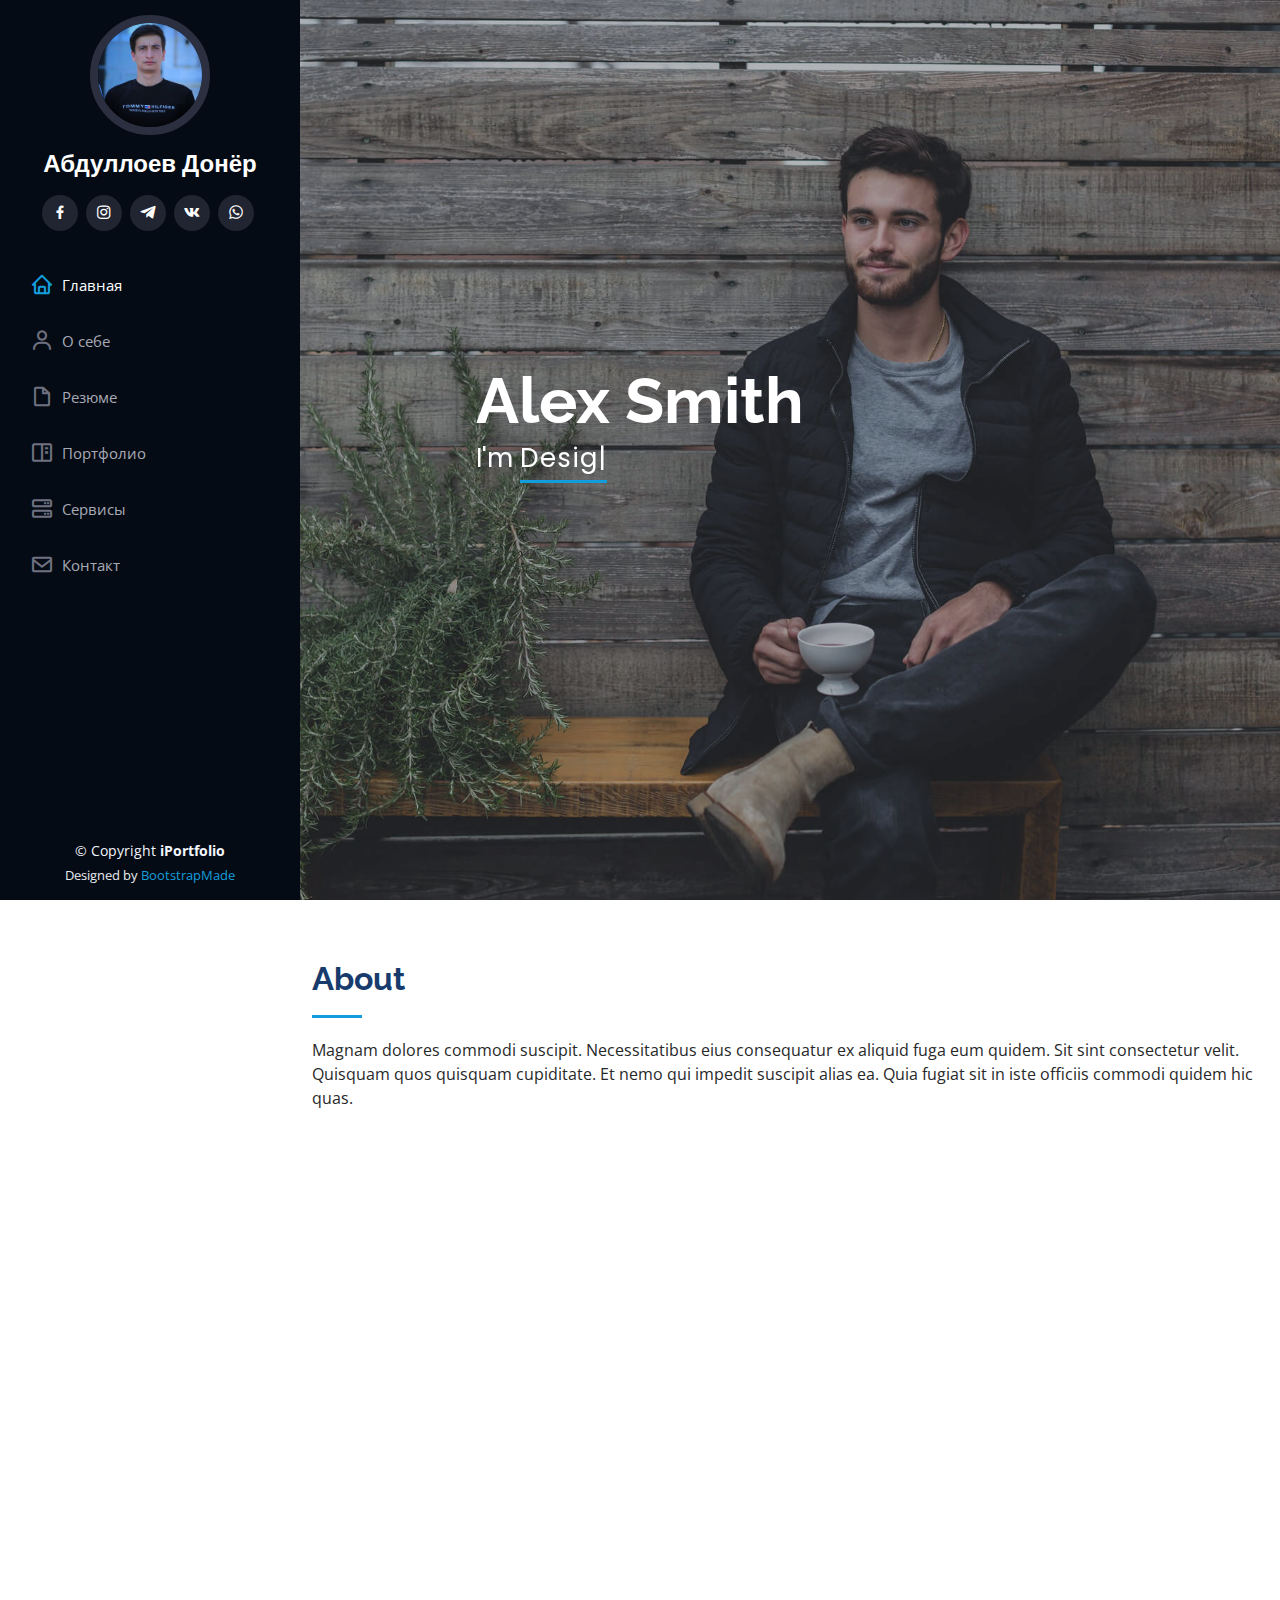
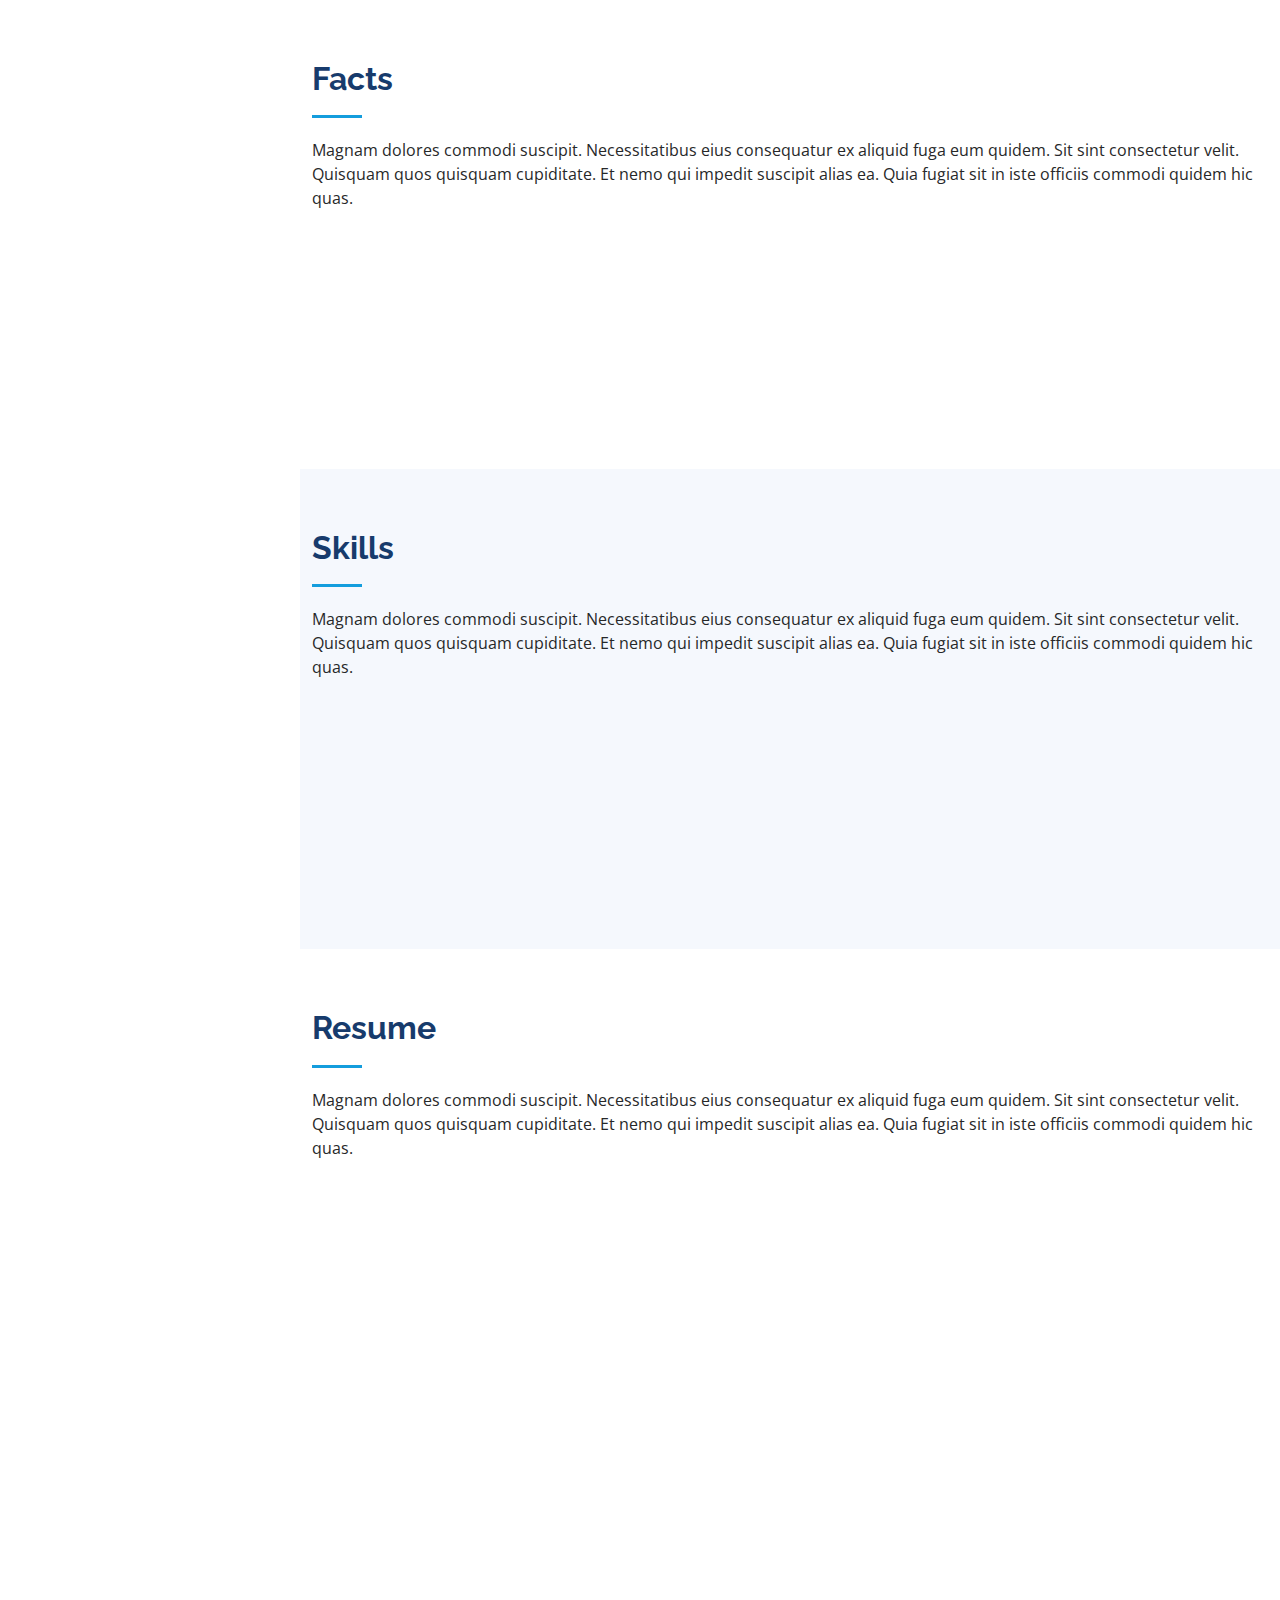
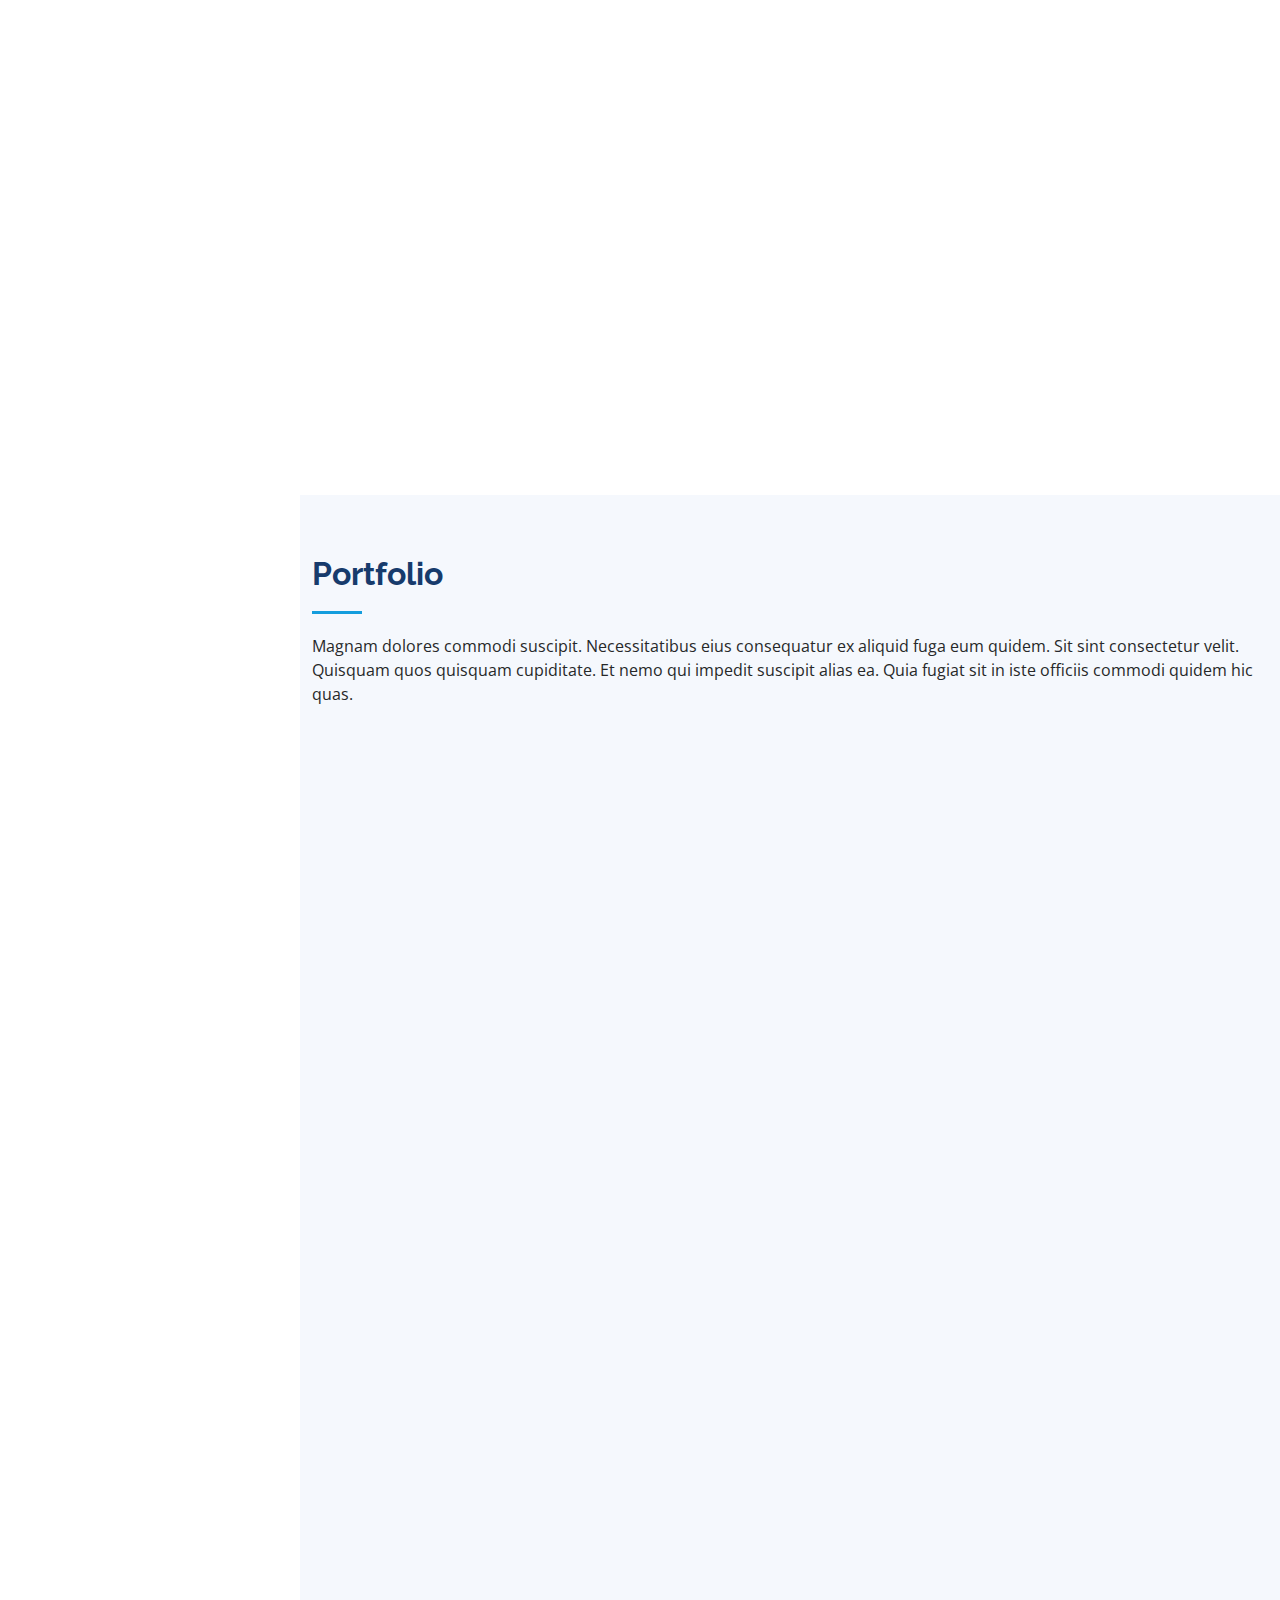
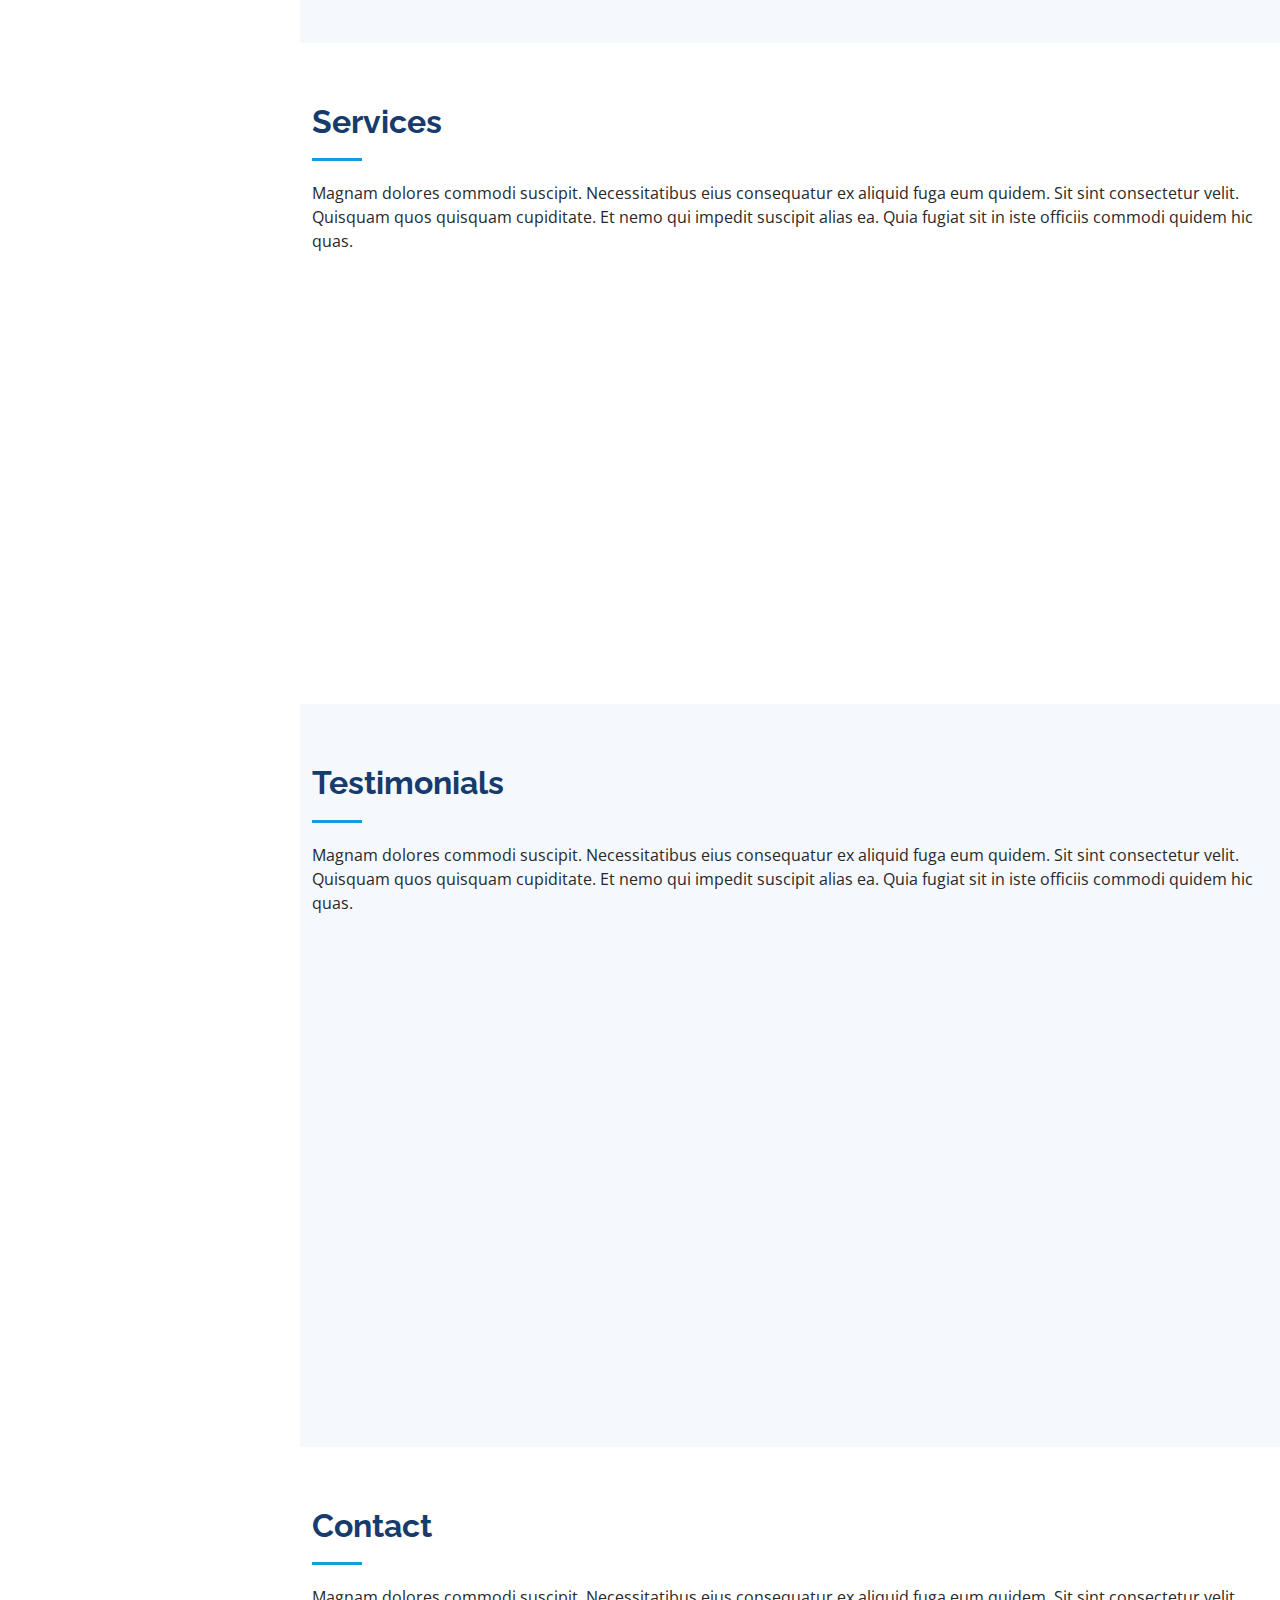
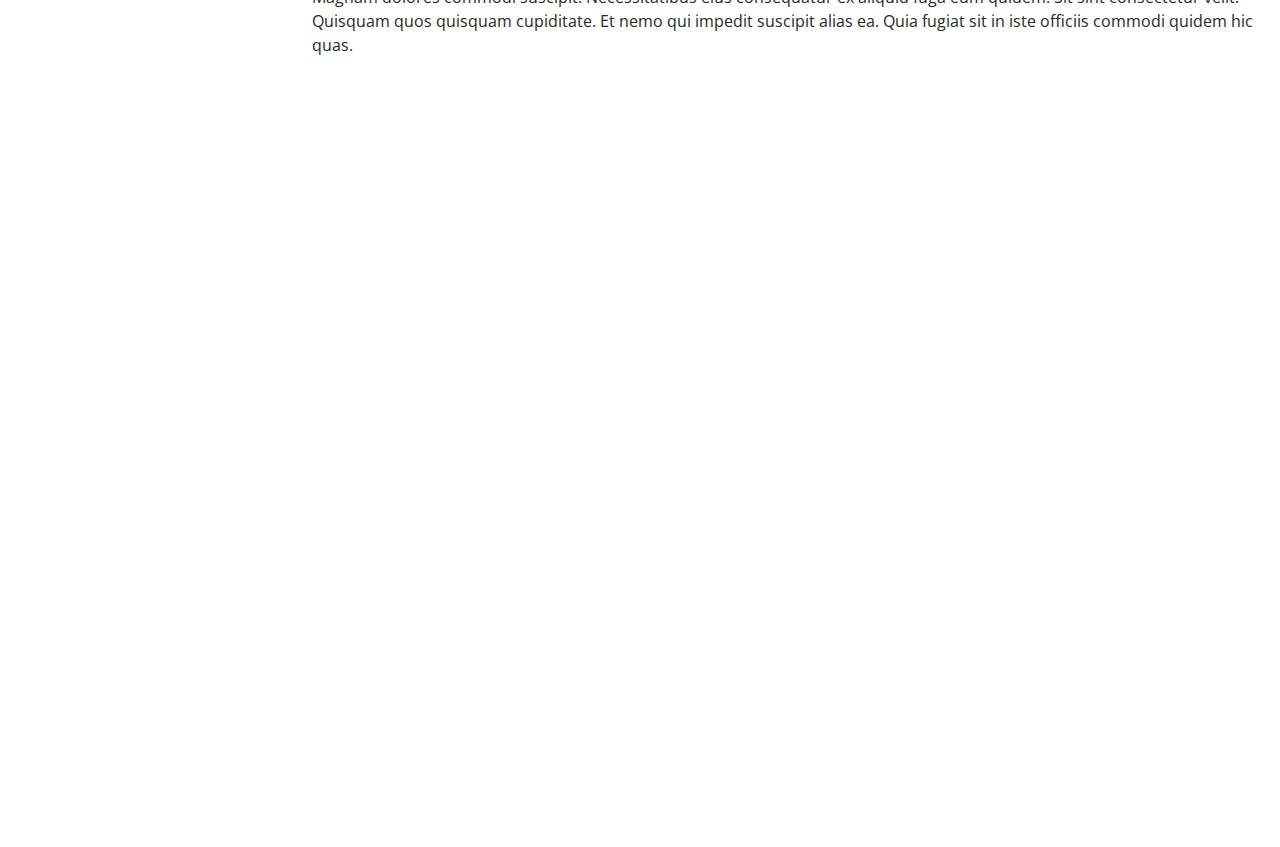
==== commit 9125f71e: "edit design" ====
--- a/index.html
+++ b/index.html
@@ -5,9 +5,9 @@
   <meta charset="utf-8">
   <meta content="width=device-width, initial-scale=1.0" name="viewport">
 
-  <title>iPortfolio Bootstrap Template - Index</title>
-  <meta content="" name="description">
-  <meta content="" name="keywords">
+  <title>Resume Abdulloev Donyor</title>
+  <meta content="Resume Abdulloev Donyor" name="description">
+  <meta content="resume, bootstrap, HTML, CSS, portfolio" name="keywords">
 
   <!-- Favicons -->
   <link href="assets/img/favicon.png" rel="icon">
@@ -45,25 +45,25 @@
     <div class="d-flex flex-column">
 
       <div class="profile">
-        <img src="assets/img/profile-img.jpg" alt="" class="img-fluid rounded-circle">
-        <h1 class="text-light"><a href="index.html">Alex Smith</a></h1>
+        <img src="assets/img/profile_img.png" alt="" class="img-fluid rounded-circle">
+        <h1 class="text-light"><a href="index.html">Абдуллоев Донёр</a></h1>
         <div class="social-links mt-3 text-center">
-          <a href="#" class="twitter"><i class="bx bxl-twitter"></i></a>
-          <a href="#" class="facebook"><i class="bx bxl-facebook"></i></a>
-          <a href="#" class="instagram"><i class="bx bxl-instagram"></i></a>
-          <a href="#" class="google-plus"><i class="bx bxl-skype"></i></a>
-          <a href="#" class="linkedin"><i class="bx bxl-linkedin"></i></a>
+          <a href="https://www.facebook.com/profile.php?id=100051760194312" class="facebook"><i class="bx bxl-facebook"></i></a>
+          <a href="https://www.instagram.com/donyor.abdulloev/" class="instagram"><i class="bx bxl-instagram"></i></a>
+          <a href="https://t.me/Donyor_Abdulloev" class="linkedin"><i class='bx bxl-telegram'></i></a>
+          <a href="https://vk.com/id383744938" class="linkedin"><i class='bx bxl-vk'></i></a>
+          <a href="https://api.whatsapp.com/send? phone=+992111106661" class="linkedin"><i class='bx bxl-whatsapp'></i></a>
         </div>
       </div>
 
       <nav id="navbar" class="nav-menu navbar">
         <ul>
-          <li><a href="#hero" class="nav-link scrollto active"><i class="bx bx-home"></i> <span>Home</span></a></li>
-          <li><a href="#about" class="nav-link scrollto"><i class="bx bx-user"></i> <span>About</span></a></li>
-          <li><a href="#resume" class="nav-link scrollto"><i class="bx bx-file-blank"></i> <span>Resume</span></a></li>
-          <li><a href="#portfolio" class="nav-link scrollto"><i class="bx bx-book-content"></i> <span>Portfolio</span></a></li>
-          <li><a href="#services" class="nav-link scrollto"><i class="bx bx-server"></i> <span>Services</span></a></li>
-          <li><a href="#contact" class="nav-link scrollto"><i class="bx bx-envelope"></i> <span>Contact</span></a></li>
+          <li><a href="#hero" class="nav-link scrollto active"><i class="bx bx-home"></i> <span>Главная </span></a></li>
+          <li><a href="#about" class="nav-link scrollto"><i class="bx bx-user"></i> <span></span>O себе</a></li>
+          <li><a href="#resume" class="nav-link scrollto"><i class="bx bx-file-blank"></i> <span>Резюме</span></a></li>
+          <li><a href="#portfolio" class="nav-link scrollto"><i class="bx bx-book-content"></i> <span>Портфолио</span></a></li>
+          <li><a href="#services" class="nav-link scrollto"><i class="bx bx-server"></i> <span>Сервисы</span></a></li>
+          <li><a href="#contact" class="nav-link scrollto"><i class="bx bx-envelope"></i> <span>Контакт</span></a></li>
         </ul>
       </nav><!-- .nav-menu -->
     </div>
